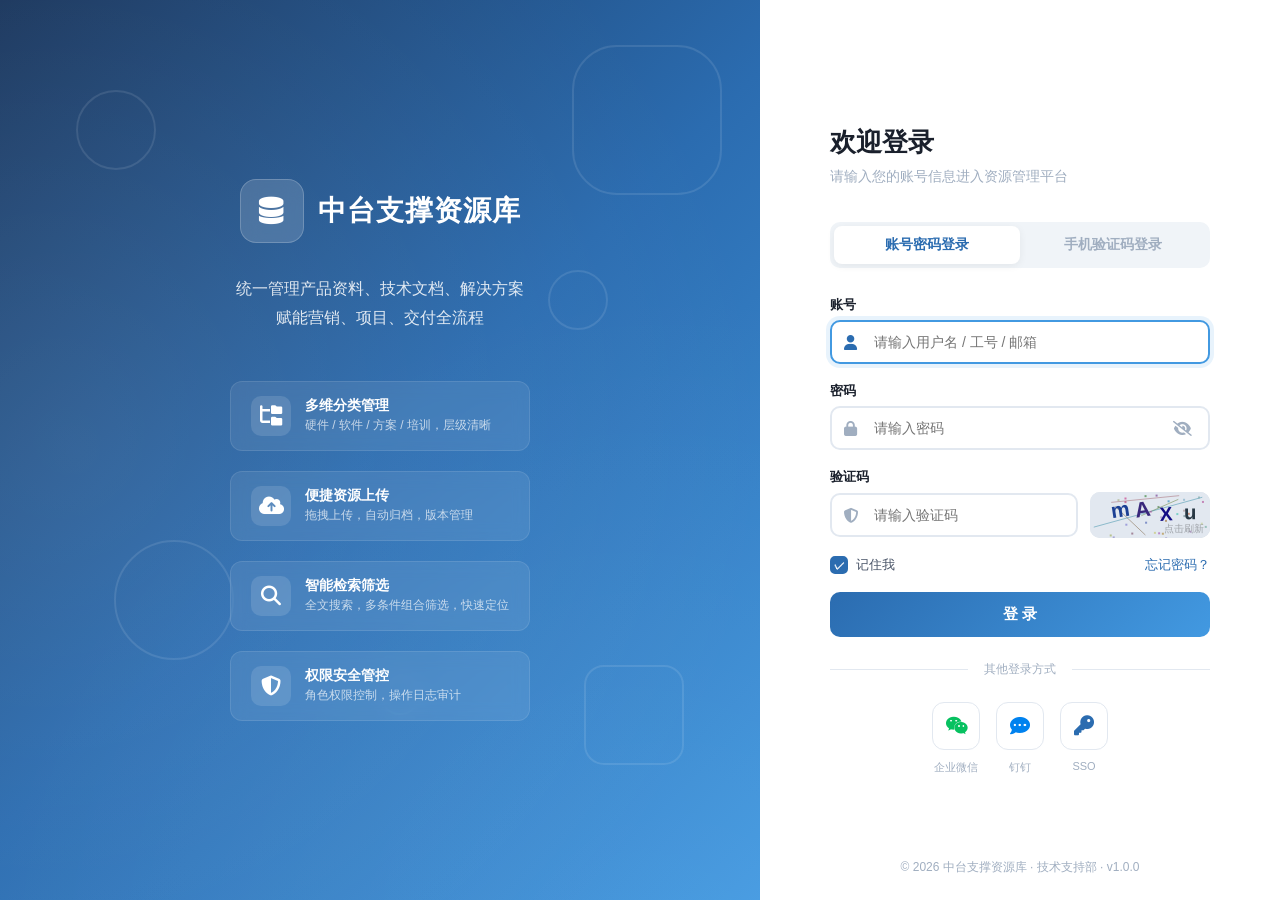
==== index.html @ 89985440 "初始化：中台支撑资源库 v1.0" ====
<!DOCTYPE html>
<html lang="zh-CN">
<head>
<meta charset="UTF-8">
<meta name="viewport" content="width=device-width, initial-scale=1.0">
<title>中台支撑资源库</title>
<link rel="stylesheet" href="style.css">
<link rel="stylesheet" href="https://cdnjs.cloudflare.com/ajax/libs/font-awesome/6.4.2/css/all.min.css">
</head>
<body>

<!-- 顶部导航栏 -->
<header class="top-header">
  <div class="header-left">
    <div class="logo">
      <i class="fas fa-database"></i>
      <span>中台支撑资源库</span>
    </div>
  </div>
  <div class="header-center">
    <div class="global-search">
      <i class="fas fa-search"></i>
      <input type="text" id="globalSearch" placeholder="搜索资源名称、关键词..." autocomplete="off">
      <kbd>Ctrl+K</kbd>
    </div>
  </div>
  <div class="header-right">
    <button class="btn-upload-header" id="btnUploadHeader">
      <i class="fas fa-cloud-upload-alt"></i> 上传资源
    </button>
    <div class="notification" id="notificationBtn">
      <i class="fas fa-bell"></i>
      <span class="badge" id="notifBadge">0</span>
      <div class="notif-dropdown" id="notifDropdown">
        <div class="notif-dropdown-header">
          <span>通知消息</span>
          <button class="notif-clear-btn" id="notifClearBtn">全部已读</button>
        </div>
        <div class="notif-dropdown-body" id="notifBody">
          <div class="notif-empty">暂无新通知</div>
        </div>
      </div>
    </div>
    <div class="user-avatar">
      <img src="data:image/svg+xml,%3Csvg xmlns='http://www.w3.org/2000/svg' viewBox='0 0 40 40'%3E%3Ccircle cx='20' cy='20' r='20' fill='%234A90D9'/%3E%3Ctext x='20' y='25' text-anchor='middle' fill='white' font-size='16'%3E管%3C/text%3E%3C/svg%3E" alt="用户">
      <span>管理员</span>
    </div>
  </div>
</header>

<div class="main-container">
  <!-- 左侧导航栏 -->
  <aside class="sidebar" id="sidebar">
    <div class="sidebar-header">
      <h3><i class="fas fa-folder-tree"></i> 产品资料</h3>
    </div>
    <nav class="sidebar-nav">
      <ul class="nav-tree">
        <!-- 硬件分类 -->
        <li class="nav-item has-children">
          <div class="nav-link" data-category="hardware">
            <i class="fas fa-chevron-right toggle-icon"></i>
            <i class="fas fa-microchip cat-icon"></i>
            <span>硬件产品</span>
            <span class="count-badge">0</span>
          </div>
          <ul class="sub-nav">
            <li class="nav-item">
              <div class="nav-link" data-product="camera">
                <i class="fas fa-video cat-icon sub-icon"></i>
                <span>智能摄像机系列</span>
                <span class="count-badge">0</span>
              </div>
            </li>
            <li class="nav-item">
              <div class="nav-link" data-product="nvr">
                <i class="fas fa-server cat-icon sub-icon"></i>
                <span>网络硬盘录像机</span>
                <span class="count-badge">0</span>
              </div>
            </li>
            <li class="nav-item">
              <div class="nav-link" data-product="access">
                <i class="fas fa-door-open cat-icon sub-icon"></i>
                <span>门禁控制设备</span>
                <span class="count-badge">0</span>
              </div>
            </li>
            <li class="nav-item">
              <div class="nav-link" data-product="alarm">
                <i class="fas fa-bell cat-icon sub-icon"></i>
                <span>报警探测设备</span>
                <span class="count-badge">0</span>
              </div>
            </li>
          </ul>
        </li>
        <!-- 软件分类 -->
        <li class="nav-item has-children expanded">
          <div class="nav-link active" data-category="software">
            <i class="fas fa-chevron-right toggle-icon"></i>
            <i class="fas fa-cube cat-icon"></i>
            <span>软件平台</span>
            <span class="count-badge">0</span>
          </div>
          <ul class="sub-nav" style="display:block;">
            <li class="nav-item">
              <div class="nav-link active" data-product="isecure">
                <i class="fas fa-shield-halved cat-icon sub-icon"></i>
                <span>iSecure Center 综合安防管理平台</span>
                <span class="count-badge">0</span>
              </div>
            </li>
            <li class="nav-item">
              <div class="nav-link" data-product="infovision">
                <i class="fas fa-map-location-dot cat-icon sub-icon"></i>
                <span>Infovision AR 实景地图平台</span>
                <span class="count-badge">0</span>
              </div>
            </li>
            <li class="nav-item">
              <div class="nav-link" data-product="education">
                <i class="fas fa-graduation-cap cat-icon sub-icon"></i>
                <span>教育综合安防管理平台</span>
                <span class="count-badge">0</span>
              </div>
            </li>
            <li class="nav-item">
              <div class="nav-link" data-product="finance">
                <i class="fas fa-building-columns cat-icon sub-icon"></i>
                <span>金融综合安防管理平台</span>
                <span class="count-badge">0</span>
              </div>
            </li>
            <li class="nav-item">
              <div class="nav-link" data-product="traffic">
                <i class="fas fa-road cat-icon sub-icon"></i>
                <span>交通综合管控平台</span>
                <span class="count-badge">0</span>
              </div>
            </li>
          </ul>
        </li>
        <!-- 解决方案 -->
        <li class="nav-item has-children">
          <div class="nav-link" data-category="solution">
            <i class="fas fa-chevron-right toggle-icon"></i>
            <i class="fas fa-lightbulb cat-icon"></i>
            <span>解决方案</span>
            <span class="count-badge">0</span>
          </div>
          <ul class="sub-nav">
            <li class="nav-item">
              <div class="nav-link" data-product="smart-city">
                <i class="fas fa-city cat-icon sub-icon"></i>
                <span>智慧城市方案</span>
                <span class="count-badge">0</span>
              </div>
            </li>
            <li class="nav-item">
              <div class="nav-link" data-product="smart-park">
                <i class="fas fa-tree-city cat-icon sub-icon"></i>
                <span>智慧园区方案</span>
                <span class="count-badge">0</span>
              </div>
            </li>
            <li class="nav-item">
              <div class="nav-link" data-product="smart-retail">
                <i class="fas fa-store cat-icon sub-icon"></i>
                <span>智慧零售方案</span>
                <span class="count-badge">0</span>
              </div>
            </li>
          </ul>
        </li>
        <!-- 培训资料 -->
        <li class="nav-item has-children">
          <div class="nav-link" data-category="training">
            <i class="fas fa-chevron-right toggle-icon"></i>
            <i class="fas fa-chalkboard-user cat-icon"></i>
            <span>培训资料</span>
            <span class="count-badge">0</span>
          </div>
          <ul class="sub-nav">
            <li class="nav-item">
              <div class="nav-link" data-product="tech-training">
                <i class="fas fa-wrench cat-icon sub-icon"></i>
                <span>技术培训</span>
                <span class="count-badge">0</span>
              </div>
            </li>
            <li class="nav-item">
              <div class="nav-link" data-product="sales-training">
                <i class="fas fa-handshake cat-icon sub-icon"></i>
                <span>销售培训</span>
                <span class="count-badge">0</span>
              </div>
            </li>
          </ul>
        </li>
      </ul>
    </nav>
    <div class="sidebar-footer">
      <button class="btn-collapse-sidebar" id="btnCollapse">
        <i class="fas fa-angles-left"></i>
      </button>
    </div>
  </aside>

  <!-- 主内容区 -->
  <main class="content-area">
    <!-- 面包屑 -->
    <div class="breadcrumb">
      <span><i class="fas fa-home"></i> 首页</span>
      <i class="fas fa-chevron-right"></i>
      <span>软件平台</span>
      <i class="fas fa-chevron-right"></i>
      <span class="current">iSecure Center 综合安防管理平台</span>
    </div>

    <!-- 顶部标签栏 -->
    <div class="tab-bar">
      <div class="tab active" data-tab="all">
        <i class="fas fa-th-large"></i> 全部
      </div>
      <div class="tab" data-tab="marketing">
        <i class="fas fa-bullhorn"></i> 营销推广书架
      </div>
      <div class="tab" data-tab="project">
        <i class="fas fa-project-diagram"></i> 项目支持书架
      </div>
      <div class="tab" data-tab="delivery">
        <i class="fas fa-truck"></i> 交付支持书架
      </div>
      <div class="tab" data-tab="cases">
        <i class="fas fa-star"></i> 案例分享书架
      </div>
      <div class="tab-indicator" id="tabIndicator"></div>
    </div>

    <!-- Banner 轮播区 -->
    <div class="banner-section">
      <div class="banner-carousel" id="bannerCarousel">
        <div class="banner-track" id="bannerTrack">
          <!-- 由JS动态生成 -->
        </div>
        <button class="banner-arrow banner-prev" id="bannerPrev"><i class="fas fa-chevron-left"></i></button>
        <button class="banner-arrow banner-next" id="bannerNext"><i class="fas fa-chevron-right"></i></button>
        <div class="banner-dots" id="bannerDots"></div>
      </div>
      <div class="banner-recent" id="bannerRecent">
        <div class="recent-header">
          <i class="fas fa-clock"></i> 最新上传
        </div>
        <div class="recent-list" id="recentList">
          <div class="recent-empty">暂无上传记录</div>
        </div>
      </div>
    </div>

    <!-- 筛选面板 + 内容区 -->
    <div class="content-body">
      <!-- 筛选面板 -->
      <div class="filter-panel" id="filterPanel">
        <div class="filter-section">
          <div class="filter-title">
            <i class="fas fa-tags"></i> 类别
            <button class="btn-clear-filter" id="btnClearCategory">清空</button>
          </div>
          <div class="filter-options">
            <label class="filter-checkbox">
              <input type="checkbox" value="product-detail"> 
              <span class="checkmark"></span>
              <span class="label-text">商品详情页</span>
            </label>
            <label class="filter-checkbox">
              <input type="checkbox" value="product-spec"> 
              <span class="checkmark"></span>
              <span class="label-text">产品SPEC(彩页)</span>
            </label>
            <label class="filter-checkbox">
              <input type="checkbox" value="product-plan"> 
              <span class="checkmark"></span>
              <span class="label-text">产品方案</span>
            </label>
            <label class="filter-checkbox">
              <input type="checkbox" value="install-guide"> 
              <span class="checkmark"></span>
              <span class="label-text">安装指南</span>
            </label>
            <label class="filter-checkbox">
              <input type="checkbox" value="user-manual"> 
              <span class="checkmark"></span>
              <span class="label-text">用户手册</span>
            </label>
            <label class="filter-checkbox">
              <input type="checkbox" value="config-guide"> 
              <span class="checkmark"></span>
              <span class="label-text">配置指南</span>
            </label>
            <label class="filter-checkbox">
              <input type="checkbox" value="release-note"> 
              <span class="checkmark"></span>
              <span class="label-text">版本说明</span>
            </label>
            <label class="filter-checkbox">
              <input type="checkbox" value="api-doc"> 
              <span class="checkmark"></span>
              <span class="label-text">API文档</span>
            </label>
            <label class="filter-checkbox">
              <input type="checkbox" value="white-paper"> 
              <span class="checkmark"></span>
              <span class="label-text">白皮书</span>
            </label>
          </div>
        </div>
        <div class="filter-section">
          <div class="filter-title">
            <i class="fas fa-file-lines"></i> 格式
            <button class="btn-clear-filter" id="btnClearFormat">清空</button>
          </div>
          <div class="filter-options">
            <label class="filter-checkbox">
              <input type="checkbox" value="pdf"> 
              <span class="checkmark"></span>
              <span class="label-text"><i class="fas fa-file-pdf format-icon pdf"></i> PDF</span>
            </label>
            <label class="filter-checkbox">
              <input type="checkbox" value="word"> 
              <span class="checkmark"></span>
              <span class="label-text"><i class="fas fa-file-word format-icon word"></i> Word</span>
            </label>
            <label class="filter-checkbox">
              <input type="checkbox" value="excel"> 
              <span class="checkmark"></span>
              <span class="label-text"><i class="fas fa-file-excel format-icon excel"></i> Excel</span>
            </label>
            <label class="filter-checkbox">
              <input type="checkbox" value="ppt"> 
              <span class="checkmark"></span>
              <span class="label-text"><i class="fas fa-file-powerpoint format-icon ppt"></i> PPT</span>
            </label>
            <label class="filter-checkbox">
              <input type="checkbox" value="video"> 
              <span class="checkmark"></span>
              <span class="label-text"><i class="fas fa-file-video format-icon video"></i> 视频</span>
            </label>
            <label class="filter-checkbox">
              <input type="checkbox" value="image"> 
              <span class="checkmark"></span>
              <span class="label-text"><i class="fas fa-file-image format-icon image"></i> 图片</span>
            </label>
            <label class="filter-checkbox">
              <input type="checkbox" value="zip"> 
              <span class="checkmark"></span>
              <span class="label-text"><i class="fas fa-file-zipper format-icon zip"></i> 压缩包</span>
            </label>
          </div>
        </div>
        <button class="btn-clear-all" id="btnClearAll">
          <i class="fas fa-rotate-left"></i> 清空所有筛选
        </button>
      </div>

      <!-- 资源列表区 -->
      <div class="resource-list-area">
        <!-- 工具栏 -->
        <div class="list-toolbar">
          <div class="result-info">
            筛选出 <strong id="resultCount">0</strong> 条结果
          </div>
          <div class="toolbar-actions">
            <div class="sort-dropdown">
              <button class="btn-sort" id="btnSort">
                <i class="fas fa-arrow-down-wide-short"></i> 最新上传
                <i class="fas fa-chevron-down"></i>
              </button>
              <div class="sort-menu" id="sortMenu">
                <div class="sort-option active" data-sort="newest">最新上传</div>
                <div class="sort-option" data-sort="oldest">最早上传</div>
                <div class="sort-option" data-sort="name">按名称排序</div>
                <div class="sort-option" data-sort="size">按大小排序</div>
                <div class="sort-option" data-sort="downloads">按下载量排序</div>
              </div>
            </div>
            <div class="view-toggle">
              <button class="btn-view active" data-view="list" title="列表视图">
                <i class="fas fa-list"></i>
              </button>
              <button class="btn-view" data-view="grid" title="网格视图">
                <i class="fas fa-grip"></i>
              </button>
            </div>
          </div>
        </div>

        <!-- 资源卡片列表 -->
        <div class="resource-list" id="resourceList">
          <!-- 资源卡片由JS动态生成 -->
        </div>

        <!-- 加载更多 / 分页 -->
        <div class="pagination-area">
          <button class="btn-load-more" id="btnLoadMore">
            <i class="fas fa-arrow-rotate-right"></i> 加载更多
          </button>
          <div class="page-info">
            显示 0 / 共 0 条
          </div>
        </div>
      </div>
    </div>
  </main>
</div>

<!-- 上传弹窗 -->
<div class="modal-overlay" id="uploadModal">
  <div class="modal">
    <div class="modal-header">
      <h3><i class="fas fa-cloud-upload-alt"></i> 上传资源</h3>
      <button class="btn-close-modal" id="btnCloseModal">&times;</button>
    </div>
    <div class="modal-body">
      <div class="upload-zone" id="uploadZone">
        <div class="upload-icon">
          <i class="fas fa-cloud-arrow-up"></i>
        </div>
        <p class="upload-text">拖拽文件到此处，或 <span class="upload-link">点击选择文件</span></p>
        <p class="upload-hint">支持 PDF、Word、Excel、PPT、视频、图片、压缩包，单文件不超过 500MB</p>
        <input type="file" id="fileInput" multiple hidden accept=".pdf,.doc,.docx,.xls,.xlsx,.ppt,.pptx,.mp4,.avi,.mov,.jpg,.jpeg,.png,.gif,.zip,.rar,.7z">
      </div>
      <div class="upload-file-list" id="uploadFileList"></div>
      <div class="upload-form">
        <div class="form-row">
          <div class="form-group">
            <label>资源名称 <span class="required">*</span></label>
            <input type="text" id="resourceName" placeholder="请输入资源名称">
          </div>
          <div class="form-group">
            <label>所属产品 <span class="required">*</span></label>
            <select id="resourceProduct">
              <option value="">请选择产品</option>
              <optgroup label="硬件产品">
                <option value="camera">智能摄像机系列</option>
                <option value="nvr">网络硬盘录像机</option>
                <option value="access">门禁控制设备</option>
                <option value="alarm">报警探测设备</option>
              </optgroup>
              <optgroup label="软件平台">
                <option value="isecure" selected>iSecure Center 综合安防管理平台</option>
                <option value="infovision">Infovision AR 实景地图平台</option>
                <option value="education">教育综合安防管理平台</option>
                <option value="finance">金融综合安防管理平台</option>
                <option value="traffic">交通综合管控平台</option>
              </optgroup>
            </select>
          </div>
        </div>
        <div class="form-row">
          <div class="form-group">
            <label>资源类别 <span class="required">*</span></label>
            <select id="resourceCategory">
              <option value="">请选择类别</option>
              <option value="product-detail">商品详情页</option>
              <option value="product-spec">产品SPEC(彩页)</option>
              <option value="product-plan">产品方案</option>
              <option value="install-guide">安装指南</option>
              <option value="user-manual">用户手册</option>
              <option value="config-guide">配置指南</option>
              <option value="release-note">版本说明</option>
              <option value="api-doc">API文档</option>
              <option value="white-paper">白皮书</option>
            </select>
          </div>
          <div class="form-group">
            <label>书架归属 <span class="required">*</span></label>
            <select id="resourceShelf">
              <option value="">请选择书架</option>
              <option value="marketing">营销推广书架</option>
              <option value="project">项目支持书架</option>
              <option value="delivery">交付支持书架</option>
              <option value="cases">案例分享书架</option>
            </select>
          </div>
        </div>
        <div class="form-row">
          <div class="form-group">
            <label>适用版本</label>
            <input type="text" id="resourceVersion" placeholder="如 V2.0.0">
          </div>
          <div class="form-group">
            <label>上传地址</label>
            <input type="text" id="uploadPath" value="/resources/software/isecure/" readonly>
            <span class="form-hint">资源将存储到此路径</span>
          </div>
        </div>
        <div class="form-row">
          <div class="form-group full-width">
            <label>资源描述</label>
            <textarea id="resourceDesc" rows="3" placeholder="请输入资源描述信息..."></textarea>
          </div>
        </div>
        <div class="form-row">
          <div class="form-group full-width">
            <label>标签</label>
            <div class="tag-input-area">
              <div class="tags-container" id="tagsContainer"></div>
              <input type="text" id="tagInput" placeholder="输入标签后按回车添加">
            </div>
          </div>
        </div>
      </div>
    </div>
    <div class="modal-footer">
      <button class="btn-secondary" id="btnCancelUpload">取消</button>
      <button class="btn-primary" id="btnConfirmUpload">
        <i class="fas fa-upload"></i> 确认上传
      </button>
    </div>
  </div>
</div>

<!-- 资源详情弹窗 -->
<div class="modal-overlay" id="detailModal">
  <div class="modal modal-detail">
    <div class="modal-header">
      <h3 id="detailTitle"><i class="fas fa-file"></i> 资源详情</h3>
      <button class="btn-close-modal" id="btnCloseDetail">&times;</button>
    </div>
    <div class="modal-body" id="detailBody">
      <!-- 动态填充 -->
    </div>
    <div class="modal-footer">
      <button class="btn-secondary" id="btnCloseDetail2">关闭</button>
      <button class="btn-primary" id="btnDownloadDetail">
        <i class="fas fa-download"></i> 下载资源
      </button>
    </div>
  </div>
</div>

<!-- Toast 通知 -->
<div class="toast-container" id="toastContainer"></div>

<script src="app.js"></script>
</body>
</html>
---- style.css ----
/* ============================================
   中台支撑资源库 - 样式表
   ============================================ */

/* CSS Variables */
:root {
  --primary: #2B6CB0;
  --primary-light: #4299E1;
  --primary-dark: #1A4E8A;
  --primary-bg: #EBF4FF;
  --secondary: #718096;
  --success: #38A169;
  --warning: #D69E2E;
  --danger: #E53E3E;
  --bg-body: #F7FAFC;
  --bg-white: #FFFFFF;
  --bg-gray: #F1F5F9;
  --border: #E2E8F0;
  --border-light: #EDF2F7;
  --text-primary: #1A202C;
  --text-secondary: #4A5568;
  --text-muted: #A0AEC0;
  --shadow-sm: 0 1px 3px rgba(0,0,0,0.06);
  --shadow-md: 0 4px 12px rgba(0,0,0,0.08);
  --shadow-lg: 0 10px 30px rgba(0,0,0,0.12);
  --shadow-xl: 0 20px 60px rgba(0,0,0,0.15);
  --radius-sm: 6px;
  --radius-md: 10px;
  --radius-lg: 14px;
  --sidebar-width: 280px;
  --header-height: 60px;
  --transition: all 0.3s cubic-bezier(0.4, 0, 0.2, 1);
}

/* Reset */
*, *::before, *::after {
  margin: 0;
  padding: 0;
  box-sizing: border-box;
}

body {
  font-family: -apple-system, BlinkMacSystemFont, 'Segoe UI', 'PingFang SC', 'Hiragino Sans GB', 'Microsoft YaHei', sans-serif;
  background: var(--bg-body);
  color: var(--text-primary);
  line-height: 1.6;
  overflow: hidden;
  height: 100vh;
}

/* ============================================
   顶部导航栏
   ============================================ */
.top-header {
  height: var(--header-height);
  background: var(--bg-white);
  border-bottom: 1px solid var(--border);
  display: flex;
  align-items: center;
  justify-content: space-between;
  padding: 0 24px;
  position: fixed;
  top: 0;
  left: 0;
  right: 0;
  z-index: 1000;
  box-shadow: var(--shadow-sm);
}

.header-left .logo {
  display: flex;
  align-items: center;
  gap: 10px;
  font-size: 18px;
  font-weight: 700;
  color: var(--primary);
}

.header-left .logo i {
  font-size: 22px;
  background: linear-gradient(135deg, var(--primary), var(--primary-light));
  -webkit-background-clip: text;
  -webkit-text-fill-color: transparent;
}

.header-center {
  flex: 1;
  max-width: 520px;
  margin: 0 40px;
}

.global-search {
  position: relative;
  display: flex;
  align-items: center;
  background: var(--bg-gray);
  border-radius: 10px;
  padding: 0 16px;
  border: 2px solid transparent;
  transition: var(--transition);
}

.global-search:focus-within {
  background: var(--bg-white);
  border-color: var(--primary-light);
  box-shadow: 0 0 0 4px rgba(66, 153, 225, 0.15);
}

.global-search i {
  color: var(--text-muted);
  font-size: 14px;
}

.global-search input {
  flex: 1;
  border: none;
  background: transparent;
  padding: 10px 12px;
  font-size: 14px;
  outline: none;
  color: var(--text-primary);
}

.global-search kbd {
  font-size: 11px;
  padding: 2px 8px;
  background: var(--bg-white);
  border: 1px solid var(--border);
  border-radius: 4px;
  color: var(--text-muted);
  font-family: inherit;
}

.header-right {
  display: flex;
  align-items: center;
  gap: 16px;
}

.btn-upload-header {
  display: flex;
  align-items: center;
  gap: 6px;
  padding: 8px 18px;
  background: linear-gradient(135deg, var(--primary), var(--primary-light));
  color: white;
  border: none;
  border-radius: 8px;
  font-size: 13px;
  font-weight: 600;
  cursor: pointer;
  transition: var(--transition);
}

.btn-upload-header:hover {
  transform: translateY(-1px);
  box-shadow: 0 4px 14px rgba(43, 108, 176, 0.4);
}

.notification {
  position: relative;
  cursor: pointer;
  padding: 8px;
  border-radius: 8px;
  transition: var(--transition);
}

.notification:hover {
  background: var(--bg-gray);
}

.notification i {
  font-size: 18px;
  color: var(--text-secondary);
}

.notification .badge {
  position: absolute;
  top: 2px;
  right: 2px;
  background: var(--danger);
  color: white;
  font-size: 10px;
  padding: 1px 5px;
  border-radius: 10px;
  font-weight: 700;
}

.user-avatar {
  display: flex;
  align-items: center;
  gap: 8px;
  cursor: pointer;
  padding: 4px 8px;
  border-radius: 8px;
  transition: var(--transition);
  position: relative;
}

.user-avatar:hover {
  background: var(--bg-gray);
}

.user-avatar img {
  width: 32px;
  height: 32px;
  border-radius: 50%;
}

.user-avatar span {
  font-size: 13px;
  font-weight: 500;
  color: var(--text-secondary);
}

/* 用户下拉菜单 */
.user-dropdown {
  position: absolute;
  top: calc(100% + 8px);
  right: 0;
  background: var(--bg-white);
  border: 1px solid var(--border);
  border-radius: 12px;
  box-shadow: var(--shadow-lg);
  min-width: 200px;
  z-index: 200;
  display: none;
  animation: dropdownIn 0.2s ease;
}

.user-dropdown.show {
  display: block;
}

.user-dropdown-header {
  padding: 14px 16px;
  display: flex;
  align-items: center;
  gap: 8px;
}

.user-dropdown-header strong {
  font-size: 14px;
  color: var(--text-primary);
}

.user-role-badge {
  font-size: 11px !important;
  padding: 2px 8px;
  background: var(--primary-bg);
  color: var(--primary) !important;
  border-radius: 6px;
  font-weight: 600 !important;
}

.user-dropdown-divider {
  height: 1px;
  background: var(--border-light);
  margin: 0 12px;
}

.user-dropdown-item {
  padding: 10px 16px;
  font-size: 13px;
  color: var(--text-secondary);
  cursor: pointer;
  transition: var(--transition);
  display: flex;
  align-items: center;
  gap: 10px;
}

.user-dropdown-item:hover {
  background: var(--bg-gray);
  color: var(--text-primary);
}

.user-dropdown-item:last-child {
  border-radius: 0 0 12px 12px;
}

.user-dropdown-item.logout {
  color: var(--danger);
}

.user-dropdown-item.logout:hover {
  background: #FFF5F5;
  color: var(--danger);
}

.user-dropdown-item i {
  width: 16px;
  text-align: center;
  font-size: 13px;
}

/* ============================================
   主容器
   ============================================ */
.main-container {
  display: flex;
  margin-top: var(--header-height);
  height: calc(100vh - var(--header-height));
}

/* ============================================
   左侧导航栏
   ============================================ */
.sidebar {
  width: var(--sidebar-width);
  min-width: var(--sidebar-width);
  background: var(--bg-white);
  border-right: 1px solid var(--border);
  display: flex;
  flex-direction: column;
  transition: var(--transition);
  overflow: hidden;
}

.sidebar.collapsed {
  width: 60px;
  min-width: 60px;
}

.sidebar-header {
  padding: 20px 20px 12px;
  border-bottom: 1px solid var(--border-light);
}

.sidebar-header h3 {
  font-size: 15px;
  font-weight: 700;
  color: var(--text-primary);
  display: flex;
  align-items: center;
  gap: 8px;
}

.sidebar-header h3 i {
  color: var(--primary);
}

.sidebar-nav {
  flex: 1;
  overflow-y: auto;
  padding: 8px 0;
}

.sidebar-nav::-webkit-scrollbar {
  width: 4px;
}

.sidebar-nav::-webkit-scrollbar-thumb {
  background: var(--border);
  border-radius: 4px;
}

.nav-tree {
  list-style: none;
}

.nav-item {
  margin: 1px 0;
}

.nav-link {
  display: flex;
  align-items: center;
  padding: 10px 20px;
  cursor: pointer;
  transition: var(--transition);
  font-size: 13px;
  color: var(--text-secondary);
  gap: 8px;
  position: relative;
  user-select: none;
}

.nav-link:hover {
  background: var(--bg-gray);
  color: var(--text-primary);
}

.nav-link.active {
  background: var(--primary-bg);
  color: var(--primary);
  font-weight: 600;
}

.nav-link.active::before {
  content: '';
  position: absolute;
  left: 0;
  top: 4px;
  bottom: 4px;
  width: 3px;
  background: var(--primary);
  border-radius: 0 3px 3px 0;
}

.toggle-icon {
  font-size: 10px;
  transition: transform 0.3s ease;
  color: var(--text-muted);
  width: 14px;
  text-align: center;
}

.nav-item.expanded > .nav-link .toggle-icon {
  transform: rotate(90deg);
}

.cat-icon {
  font-size: 14px;
  width: 18px;
  text-align: center;
  color: var(--primary-light);
}

.sub-icon {
  font-size: 12px;
}

.nav-link span:not(.count-badge):not(.checkmark) {
  flex: 1;
  white-space: nowrap;
  overflow: hidden;
  text-overflow: ellipsis;
}

.count-badge {
  font-size: 11px;
  padding: 1px 8px;
  background: var(--bg-gray);
  border-radius: 10px;
  color: var(--text-muted);
  font-weight: 500;
  flex-shrink: 0;
}

.nav-link.active .count-badge {
  background: rgba(43, 108, 176, 0.15);
  color: var(--primary);
}

.sub-nav {
  display: none;
  list-style: none;
  overflow: hidden;
}

.sub-nav .nav-link {
  padding-left: 52px;
  font-size: 12.5px;
}

.sidebar-footer {
  padding: 12px;
  border-top: 1px solid var(--border-light);
  display: flex;
  justify-content: flex-end;
}

.btn-collapse-sidebar {
  background: none;
  border: 1px solid var(--border);
  border-radius: 6px;
  padding: 6px 10px;
  cursor: pointer;
  color: var(--text-muted);
  transition: var(--transition);
}

.btn-collapse-sidebar:hover {
  background: var(--bg-gray);
  color: var(--text-primary);
}

/* ============================================
   主内容区
   ============================================ */
.content-area {
  flex: 1;
  display: flex;
  flex-direction: column;
  overflow: hidden;
  min-width: 0;
}

/* 面包屑 */
.breadcrumb {
  padding: 14px 28px;
  font-size: 13px;
  color: var(--text-muted);
  display: flex;
  align-items: center;
  gap: 8px;
  background: var(--bg-white);
  border-bottom: 1px solid var(--border-light);
}

.breadcrumb span {
  cursor: pointer;
  transition: var(--transition);
}

.breadcrumb span:hover {
  color: var(--primary);
}

.breadcrumb .current {
  color: var(--text-primary);
  font-weight: 600;
}

.breadcrumb i.fa-chevron-right {
  font-size: 10px;
  color: var(--border);
}

/* 标签栏 */
.tab-bar {
  display: flex;
  gap: 0;
  padding: 0 28px;
  background: var(--bg-white);
  border-bottom: 1px solid var(--border);
  position: relative;
}

.tab {
  padding: 14px 22px;
  font-size: 13.5px;
  font-weight: 500;
  color: var(--text-secondary);
  cursor: pointer;
  transition: var(--transition);
  position: relative;
  display: flex;
  align-items: center;
  gap: 6px;
  white-space: nowrap;
}

.tab:hover {
  color: var(--primary);
}

.tab.active {
  color: var(--primary);
  font-weight: 700;
}

.tab.active::after {
  content: '';
  position: absolute;
  bottom: -1px;
  left: 12px;
  right: 12px;
  height: 3px;
  background: var(--primary);
  border-radius: 3px 3px 0 0;
  animation: tabSlideIn 0.3s ease;
}

@keyframes tabSlideIn {
  from { transform: scaleX(0); }
  to { transform: scaleX(1); }
}

.tab i {
  font-size: 13px;
}

/* 内容主体 */
.content-body {
  flex: 1;
  display: flex;
  overflow: hidden;
}

/* ============================================
   Banner 轮播区
   ============================================ */
.banner-section {
  display: flex;
  gap: 16px;
  padding: 16px 28px;
  background: var(--bg-white);
  border-bottom: 1px solid var(--border-light);
  min-height: 180px;
}

.banner-carousel {
  flex: 1;
  position: relative;
  border-radius: var(--radius-md);
  overflow: hidden;
  min-height: 160px;
}

.banner-track {
  display: flex;
  transition: transform 0.5s cubic-bezier(0.4, 0, 0.2, 1);
  height: 100%;
}

.banner-slide {
  min-width: 100%;
  height: 100%;
  display: flex;
  align-items: center;
  padding: 28px 36px;
  position: relative;
  cursor: pointer;
}

.banner-slide:nth-child(1) { background: linear-gradient(135deg, #1A365D, #2B6CB0); }
.banner-slide:nth-child(2) { background: linear-gradient(135deg, #22543D, #38A169); }
.banner-slide:nth-child(3) { background: linear-gradient(135deg, #553C9A, #805AD5); }

.banner-slide .banner-content {
  position: relative;
  z-index: 1;
  color: #FFF;
  max-width: 65%;
}

.banner-slide .banner-tag {
  display: inline-block;
  padding: 3px 10px;
  background: rgba(255,255,255,0.2);
  border-radius: 4px;
  font-size: 11px;
  font-weight: 600;
  margin-bottom: 10px;
  backdrop-filter: blur(4px);
}

.banner-slide .banner-title {
  font-size: 18px;
  font-weight: 700;
  margin-bottom: 6px;
  line-height: 1.4;
}

.banner-slide .banner-desc {
  font-size: 12.5px;
  opacity: 0.85;
  line-height: 1.5;
}

.banner-slide .banner-decoration {
  position: absolute;
  right: 30px;
  top: 50%;
  transform: translateY(-50%);
  font-size: 80px;
  opacity: 0.1;
}

.banner-arrow {
  position: absolute;
  top: 50%;
  transform: translateY(-50%);
  width: 32px;
  height: 32px;
  border-radius: 50%;
  background: rgba(255,255,255,0.2);
  backdrop-filter: blur(4px);
  border: 1px solid rgba(255,255,255,0.15);
  color: #FFF;
  font-size: 12px;
  cursor: pointer;
  transition: var(--transition);
  display: flex;
  align-items: center;
  justify-content: center;
  opacity: 0;
  z-index: 2;
}

.banner-carousel:hover .banner-arrow { opacity: 1; }
.banner-arrow:hover { background: rgba(255,255,255,0.35); }
.banner-prev { left: 10px; }
.banner-next { right: 10px; }

.banner-dots {
  position: absolute;
  bottom: 10px;
  left: 50%;
  transform: translateX(-50%);
  display: flex;
  gap: 6px;
  z-index: 2;
}

.banner-dot {
  width: 8px;
  height: 8px;
  border-radius: 50%;
  background: rgba(255,255,255,0.35);
  cursor: pointer;
  transition: var(--transition);
}

.banner-dot.active {
  background: #FFF;
  width: 20px;
  border-radius: 4px;
}

/* Banner 右侧最新上传 */
.banner-recent {
  width: 260px;
  flex-shrink: 0;
  background: var(--bg-gray);
  border-radius: var(--radius-md);
  display: flex;
  flex-direction: column;
  overflow: hidden;
}

.recent-header {
  padding: 12px 16px;
  font-size: 13px;
  font-weight: 700;
  color: var(--text-primary);
  border-bottom: 1px solid var(--border-light);
  display: flex;
  align-items: center;
  gap: 6px;
}

.recent-header i { color: var(--primary-light); font-size: 12px; }

.recent-list {
  flex: 1;
  overflow-y: auto;
  padding: 6px 0;
}

.recent-list::-webkit-scrollbar { width: 3px; }
.recent-list::-webkit-scrollbar-thumb { background: var(--border); border-radius: 3px; }

.recent-item {
  display: flex;
  align-items: center;
  gap: 10px;
  padding: 8px 16px;
  cursor: pointer;
  transition: var(--transition);
}

.recent-item:hover { background: var(--bg-white); }

.recent-item .ri-icon {
  width: 30px;
  height: 30px;
  border-radius: 6px;
  display: flex;
  align-items: center;
  justify-content: center;
  font-size: 12px;
  flex-shrink: 0;
}

.recent-item .ri-icon.pdf { background: #FFF5F5; color: #E53E3E; }
.recent-item .ri-icon.word { background: #EBF4FF; color: #2B6CB0; }
.recent-item .ri-icon.excel { background: #F0FFF4; color: #38A169; }
.recent-item .ri-icon.ppt { background: #FFFFF0; color: #D69E2E; }
.recent-item .ri-icon.video { background: #FAF5FF; color: #805AD5; }
.recent-item .ri-icon.image { background: #FFFAF0; color: #ED8936; }
.recent-item .ri-icon.zip { background: #F7FAFC; color: #718096; }

.recent-item .ri-info { flex: 1; min-width: 0; }

.recent-item .ri-name {
  font-size: 12px;
  font-weight: 500;
  color: var(--text-primary);
  white-space: nowrap;
  overflow: hidden;
  text-overflow: ellipsis;
}

.recent-item .ri-time {
  font-size: 10px;
  color: var(--text-muted);
}

.recent-empty {
  padding: 30px 16px;
  text-align: center;
  font-size: 12px;
  color: var(--text-muted);
}

/* ============================================
   通知下拉
   ============================================ */
.notif-dropdown {
  position: absolute;
  top: calc(100% + 8px);
  right: -40px;
  background: var(--bg-white);
  border: 1px solid var(--border);
  border-radius: 12px;
  box-shadow: var(--shadow-lg);
  width: 320px;
  z-index: 200;
  display: none;
}

.notif-dropdown.show { display: block; }

.notif-dropdown-header {
  display: flex;
  align-items: center;
  justify-content: space-between;
  padding: 14px 16px;
  border-bottom: 1px solid var(--border-light);
  font-size: 14px;
  font-weight: 700;
}

.notif-clear-btn {
  background: none;
  border: none;
  font-size: 12px;
  color: var(--primary);
  cursor: pointer;
}

.notif-clear-btn:hover { text-decoration: underline; }

.notif-dropdown-body {
  max-height: 280px;
  overflow-y: auto;
}

.notif-item {
  display: flex;
  gap: 10px;
  padding: 12px 16px;
  border-bottom: 1px solid var(--border-light);
  transition: var(--transition);
  cursor: pointer;
}

.notif-item:hover { background: var(--bg-gray); }
.notif-item:last-child { border-bottom: none; }

.notif-item .ni-icon {
  width: 32px;
  height: 32px;
  border-radius: 8px;
  display: flex;
  align-items: center;
  justify-content: center;
  font-size: 13px;
  flex-shrink: 0;
}

.notif-item .ni-icon.upload { background: #F0FFF4; color: var(--success); }
.notif-item .ni-icon.system { background: var(--primary-bg); color: var(--primary); }

.notif-item .ni-text { font-size: 12.5px; color: var(--text-primary); line-height: 1.4; }
.notif-item .ni-time { font-size: 11px; color: var(--text-muted); margin-top: 2px; }

.notif-empty {
  padding: 30px 16px;
  text-align: center;
  font-size: 13px;
  color: var(--text-muted);
}

/* ============================================
   筛选面板
   ============================================ */
.filter-panel {
  width: 220px;
  min-width: 220px;
  background: var(--bg-white);
  border-right: 1px solid var(--border-light);
  padding: 20px 16px;
  overflow-y: auto;
  transition: var(--transition);
}

.filter-panel::-webkit-scrollbar {
  width: 3px;
}

.filter-panel::-webkit-scrollbar-thumb {
  background: var(--border);
  border-radius: 3px;
}

.filter-section {
  margin-bottom: 24px;
}

.filter-title {
  font-size: 13px;
  font-weight: 700;
  color: var(--text-primary);
  margin-bottom: 12px;
  display: flex;
  align-items: center;
  gap: 6px;
}

.filter-title i {
  color: var(--primary-light);
  font-size: 12px;
}

.btn-clear-filter {
  margin-left: auto;
  background: none;
  border: none;
  color: var(--primary-light);
  font-size: 11px;
  cursor: pointer;
  transition: var(--transition);
}

.btn-clear-filter:hover {
  color: var(--primary-dark);
}

.filter-options {
  display: flex;
  flex-direction: column;
  gap: 4px;
}

.filter-checkbox {
  display: flex;
  align-items: center;
  gap: 8px;
  padding: 6px 8px;
  border-radius: 6px;
  cursor: pointer;
  transition: var(--transition);
  font-size: 12.5px;
  color: var(--text-secondary);
}

.filter-checkbox:hover {
  background: var(--bg-gray);
}

.filter-checkbox input[type="checkbox"] {
  display: none;
}

.checkmark {
  width: 16px;
  height: 16px;
  border: 2px solid var(--border);
  border-radius: 4px;
  display: flex;
  align-items: center;
  justify-content: center;
  transition: var(--transition);
  flex-shrink: 0;
}

.filter-checkbox input:checked + .checkmark {
  background: var(--primary);
  border-color: var(--primary);
}

.filter-checkbox input:checked + .checkmark::after {
  content: '✓';
  color: white;
  font-size: 10px;
  font-weight: 700;
}

.label-text {
  display: flex;
  align-items: center;
  gap: 6px;
}

.format-icon {
  font-size: 14px;
}
.format-icon.pdf { color: #E53E3E; }
.format-icon.word { color: #2B6CB0; }
.format-icon.excel { color: #38A169; }
.format-icon.ppt { color: #D69E2E; }
.format-icon.video { color: #805AD5; }
.format-icon.image { color: #ED8936; }
.format-icon.zip { color: #718096; }

.btn-clear-all {
  width: 100%;
  padding: 10px;
  background: var(--bg-gray);
  border: 1px solid var(--border);
  border-radius: 8px;
  color: var(--text-secondary);
  font-size: 12.5px;
  cursor: pointer;
  transition: var(--transition);
  display: flex;
  align-items: center;
  justify-content: center;
  gap: 6px;
}

.btn-clear-all:hover {
  background: var(--primary-bg);
  color: var(--primary);
  border-color: var(--primary-light);
}

/* ============================================
   资源列表区
   ============================================ */
.resource-list-area {
  flex: 1;
  display: flex;
  flex-direction: column;
  overflow: hidden;
  min-width: 0;
}

.list-toolbar {
  display: flex;
  align-items: center;
  justify-content: space-between;
  padding: 14px 24px;
  background: var(--bg-white);
  border-bottom: 1px solid var(--border-light);
}

.result-info {
  font-size: 13px;
  color: var(--text-secondary);
}

.result-info strong {
  color: var(--primary);
  font-size: 16px;
}

.toolbar-actions {
  display: flex;
  align-items: center;
  gap: 12px;
}

.sort-dropdown {
  position: relative;
}

.btn-sort {
  display: flex;
  align-items: center;
  gap: 6px;
  padding: 7px 14px;
  background: var(--bg-white);
  border: 1px solid var(--border);
  border-radius: 8px;
  font-size: 12.5px;
  color: var(--text-secondary);
  cursor: pointer;
  transition: var(--transition);
}

.btn-sort:hover {
  border-color: var(--primary-light);
  color: var(--primary);
}

.sort-menu {
  position: absolute;
  top: calc(100% + 6px);
  right: 0;
  background: var(--bg-white);
  border: 1px solid var(--border);
  border-radius: 10px;
  box-shadow: var(--shadow-lg);
  min-width: 160px;
  z-index: 100;
  display: none;
  animation: dropdownIn 0.2s ease;
}

.sort-menu.show {
  display: block;
}

@keyframes dropdownIn {
  from { opacity: 0; transform: translateY(-8px); }
  to { opacity: 1; transform: translateY(0); }
}

.sort-option {
  padding: 10px 16px;
  font-size: 13px;
  color: var(--text-secondary);
  cursor: pointer;
  transition: var(--transition);
}

.sort-option:first-child { border-radius: 10px 10px 0 0; }
.sort-option:last-child { border-radius: 0 0 10px 10px; }

.sort-option:hover {
  background: var(--bg-gray);
  color: var(--text-primary);
}

.sort-option.active {
  color: var(--primary);
  font-weight: 600;
  background: var(--primary-bg);
}

.view-toggle {
  display: flex;
  border: 1px solid var(--border);
  border-radius: 8px;
  overflow: hidden;
}

.btn-view {
  padding: 7px 12px;
  background: var(--bg-white);
  border: none;
  cursor: pointer;
  color: var(--text-muted);
  transition: var(--transition);
  font-size: 13px;
}

.btn-view:first-child {
  border-right: 1px solid var(--border);
}

.btn-view.active {
  background: var(--primary);
  color: white;
}

.btn-view:hover:not(.active) {
  background: var(--bg-gray);
}

/* 资源列表 */
.resource-list {
  flex: 1;
  overflow-y: auto;
  padding: 16px 24px;
}

.resource-list::-webkit-scrollbar {
  width: 6px;
}

.resource-list::-webkit-scrollbar-thumb {
  background: var(--border);
  border-radius: 6px;
}

/* 列表视图卡片 */
.resource-card {
  display: flex;
  align-items: center;
  padding: 16px 20px;
  background: var(--bg-white);
  border: 1px solid var(--border-light);
  border-radius: var(--radius-md);
  margin-bottom: 10px;
  cursor: pointer;
  transition: var(--transition);
  animation: cardFadeIn 0.4s ease;
}

.resource-card:hover {
  border-color: var(--primary-light);
  box-shadow: var(--shadow-md);
  transform: translateY(-2px);
}

@keyframes cardFadeIn {
  from { opacity: 0; transform: translateY(12px); }
  to { opacity: 1; transform: translateY(0); }
}

.resource-icon {
  width: 48px;
  height: 48px;
  border-radius: 10px;
  display: flex;
  align-items: center;
  justify-content: center;
  font-size: 20px;
  flex-shrink: 0;
  margin-right: 16px;
}

.resource-icon.pdf { background: #FFF5F5; color: #E53E3E; }
.resource-icon.word { background: #EBF4FF; color: #2B6CB0; }
.resource-icon.excel { background: #F0FFF4; color: #38A169; }
.resource-icon.ppt { background: #FFFFF0; color: #D69E2E; }
.resource-icon.video { background: #FAF5FF; color: #805AD5; }
.resource-icon.image { background: #FFFAF0; color: #ED8936; }
.resource-icon.zip { background: #F7FAFC; color: #718096; }

.resource-info {
  flex: 1;
  min-width: 0;
}

.resource-title {
  font-size: 14px;
  font-weight: 600;
  color: var(--text-primary);
  margin-bottom: 4px;
  white-space: nowrap;
  overflow: hidden;
  text-overflow: ellipsis;
}

.resource-meta {
  display: flex;
  align-items: center;
  gap: 16px;
  font-size: 12px;
  color: var(--text-muted);
}

.resource-meta span {
  display: flex;
  align-items: center;
  gap: 4px;
}

.resource-tag {
  display: inline-block;
  padding: 2px 8px;
  background: var(--primary-bg);
  color: var(--primary);
  border-radius: 4px;
  font-size: 11px;
  font-weight: 500;
}

.resource-actions {
  display: flex;
  align-items: center;
  gap: 8px;
  margin-left: 16px;
  opacity: 0;
  transition: var(--transition);
}

.resource-card:hover .resource-actions {
  opacity: 1;
}

.btn-action {
  padding: 8px;
  background: none;
  border: 1px solid transparent;
  border-radius: 8px;
  cursor: pointer;
  color: var(--text-muted);
  transition: var(--transition);
  font-size: 14px;
}

.btn-action:hover {
  background: var(--bg-gray);
  color: var(--primary);
  border-color: var(--border);
}

.btn-action.favorited {
  color: var(--warning);
}

/* 网格视图 */
.resource-list.grid-view {
  display: grid;
  grid-template-columns: repeat(auto-fill, minmax(240px, 1fr));
  gap: 16px;
}

.resource-list.grid-view .resource-card {
  flex-direction: column;
  align-items: stretch;
  padding: 20px;
}

.resource-list.grid-view .resource-icon {
  width: 56px;
  height: 56px;
  font-size: 24px;
  margin-right: 0;
  margin-bottom: 14px;
}

.resource-list.grid-view .resource-info {
  margin-bottom: 12px;
}

.resource-list.grid-view .resource-title {
  white-space: normal;
  display: -webkit-box;
  -webkit-line-clamp: 2;
  -webkit-box-orient: vertical;
}

.resource-list.grid-view .resource-meta {
  flex-wrap: wrap;
  gap: 8px;
}

.resource-list.grid-view .resource-actions {
  opacity: 1;
  margin-left: 0;
  justify-content: flex-end;
  border-top: 1px solid var(--border-light);
  padding-top: 12px;
}

/* 分页 */
.pagination-area {
  padding: 16px 24px;
  display: flex;
  align-items: center;
  justify-content: center;
  gap: 16px;
  background: var(--bg-white);
  border-top: 1px solid var(--border-light);
}

.btn-load-more {
  padding: 10px 28px;
  background: var(--bg-white);
  border: 1px solid var(--primary);
  border-radius: 8px;
  color: var(--primary);
  font-size: 13px;
  font-weight: 600;
  cursor: pointer;
  transition: var(--transition);
  display: flex;
  align-items: center;
  gap: 6px;
}

.btn-load-more:hover {
  background: var(--primary);
  color: white;
}

.page-info {
  font-size: 12px;
  color: var(--text-muted);
}

/* ============================================
   弹窗
   ============================================ */
.modal-overlay {
  position: fixed;
  top: 0;
  left: 0;
  right: 0;
  bottom: 0;
  background: rgba(0, 0, 0, 0.5);
  backdrop-filter: blur(4px);
  display: none;
  align-items: center;
  justify-content: center;
  z-index: 2000;
  animation: overlayIn 0.3s ease;
}

.modal-overlay.show {
  display: flex;
}

@keyframes overlayIn {
  from { opacity: 0; }
  to { opacity: 1; }
}

.modal {
  background: var(--bg-white);
  border-radius: var(--radius-lg);
  width: 680px;
  max-width: 90vw;
  max-height: 85vh;
  display: flex;
  flex-direction: column;
  box-shadow: var(--shadow-xl);
  animation: modalIn 0.35s cubic-bezier(0.34, 1.56, 0.64, 1);
}

.modal-detail {
  width: 560px;
}

@keyframes modalIn {
  from { opacity: 0; transform: scale(0.9) translateY(20px); }
  to { opacity: 1; transform: scale(1) translateY(0); }
}

.modal-header {
  display: flex;
  align-items: center;
  justify-content: space-between;
  padding: 20px 24px;
  border-bottom: 1px solid var(--border-light);
}

.modal-header h3 {
  font-size: 16px;
  font-weight: 700;
  display: flex;
  align-items: center;
  gap: 8px;
  color: var(--text-primary);
}

.modal-header h3 i {
  color: var(--primary);
}

.btn-close-modal {
  background: none;
  border: none;
  font-size: 24px;
  color: var(--text-muted);
  cursor: pointer;
  padding: 4px 8px;
  border-radius: 6px;
  transition: var(--transition);
  line-height: 1;
}

.btn-close-modal:hover {
  background: var(--bg-gray);
  color: var(--text-primary);
}

.modal-body {
  padding: 24px;
  overflow-y: auto;
  flex: 1;
}

.modal-footer {
  padding: 16px 24px;
  border-top: 1px solid var(--border-light);
  display: flex;
  justify-content: flex-end;
  gap: 12px;
}

.btn-primary {
  padding: 10px 24px;
  background: linear-gradient(135deg, var(--primary), var(--primary-light));
  color: white;
  border: none;
  border-radius: 8px;
  font-size: 13px;
  font-weight: 600;
  cursor: pointer;
  transition: var(--transition);
  display: flex;
  align-items: center;
  gap: 6px;
}

.btn-primary:hover {
  box-shadow: 0 4px 14px rgba(43, 108, 176, 0.4);
  transform: translateY(-1px);
}

.btn-secondary {
  padding: 10px 24px;
  background: var(--bg-white);
  color: var(--text-secondary);
  border: 1px solid var(--border);
  border-radius: 8px;
  font-size: 13px;
  font-weight: 500;
  cursor: pointer;
  transition: var(--transition);
}

.btn-secondary:hover {
  background: var(--bg-gray);
}

/* 上传区域 */
.upload-zone {
  border: 2px dashed var(--border);
  border-radius: var(--radius-md);
  padding: 40px 20px;
  text-align: center;
  transition: var(--transition);
  cursor: pointer;
  margin-bottom: 20px;
}

.upload-zone:hover,
.upload-zone.dragover {
  border-color: var(--primary-light);
  background: var(--primary-bg);
}

.upload-zone.dragover {
  transform: scale(1.01);
}

.upload-icon {
  font-size: 40px;
  color: var(--primary-light);
  margin-bottom: 12px;
}

.upload-text {
  font-size: 14px;
  color: var(--text-secondary);
  margin-bottom: 6px;
}

.upload-link {
  color: var(--primary);
  font-weight: 600;
  cursor: pointer;
}

.upload-hint {
  font-size: 12px;
  color: var(--text-muted);
}

/* 上传文件列表 */
.upload-file-list {
  margin-bottom: 16px;
}

.upload-file-item {
  display: flex;
  align-items: center;
  padding: 10px 14px;
  background: var(--bg-gray);
  border-radius: 8px;
  margin-bottom: 8px;
  animation: cardFadeIn 0.3s ease;
}

.upload-file-item .file-icon {
  font-size: 20px;
  margin-right: 12px;
}

.upload-file-item .file-info {
  flex: 1;
}

.upload-file-item .file-name {
  font-size: 13px;
  font-weight: 500;
  color: var(--text-primary);
}

.upload-file-item .file-size {
  font-size: 11px;
  color: var(--text-muted);
}

.upload-file-item .file-progress {
  width: 100%;
  height: 3px;
  background: var(--border);
  border-radius: 3px;
  margin-top: 6px;
  overflow: hidden;
}

.upload-file-item .file-progress-bar {
  height: 100%;
  background: linear-gradient(90deg, var(--primary), var(--primary-light));
  border-radius: 3px;
  transition: width 0.5s ease;
}

.upload-file-item .btn-remove-file {
  background: none;
  border: none;
  color: var(--text-muted);
  cursor: pointer;
  padding: 4px;
  font-size: 14px;
  transition: var(--transition);
}

.upload-file-item .btn-remove-file:hover {
  color: var(--danger);
}

/* 表单 */
.upload-form {
  display: flex;
  flex-direction: column;
  gap: 16px;
}

.form-row {
  display: flex;
  gap: 16px;
}

.form-group {
  flex: 1;
  display: flex;
  flex-direction: column;
  gap: 6px;
}

.form-group.full-width {
  flex-basis: 100%;
}

.form-group label {
  font-size: 13px;
  font-weight: 600;
  color: var(--text-primary);
}

.required {
  color: var(--danger);
}

.form-group input,
.form-group select,
.form-group textarea {
  padding: 9px 14px;
  border: 1px solid var(--border);
  border-radius: 8px;
  font-size: 13px;
  color: var(--text-primary);
  transition: var(--transition);
  font-family: inherit;
  outline: none;
}

.form-group input:focus,
.form-group select:focus,
.form-group textarea:focus {
  border-color: var(--primary-light);
  box-shadow: 0 0 0 3px rgba(66, 153, 225, 0.12);
}

.form-group input[readonly] {
  background: var(--bg-gray);
  color: var(--text-muted);
}

.form-hint {
  font-size: 11px;
  color: var(--text-muted);
}

/* 标签输入 */
.tag-input-area {
  display: flex;
  flex-wrap: wrap;
  gap: 6px;
  padding: 8px 12px;
  border: 1px solid var(--border);
  border-radius: 8px;
  min-height: 40px;
  align-items: center;
  transition: var(--transition);
}

.tag-input-area:focus-within {
  border-color: var(--primary-light);
  box-shadow: 0 0 0 3px rgba(66, 153, 225, 0.12);
}

.tag-item {
  display: flex;
  align-items: center;
  gap: 4px;
  padding: 3px 10px;
  background: var(--primary-bg);
  color: var(--primary);
  border-radius: 5px;
  font-size: 12px;
  font-weight: 500;
  animation: cardFadeIn 0.2s ease;
}

.tag-item .btn-remove-tag {
  background: none;
  border: none;
  color: var(--primary-light);
  cursor: pointer;
  font-size: 12px;
  padding: 0 2px;
}

.tag-item .btn-remove-tag:hover {
  color: var(--danger);
}

#tagInput {
  border: none;
  outline: none;
  flex: 1;
  min-width: 100px;
  font-size: 13px;
  padding: 2px;
}

/* 详情弹窗内容 */
.detail-info-grid {
  display: grid;
  grid-template-columns: 1fr 1fr;
  gap: 16px;
  margin-top: 16px;
}

.detail-info-item {
  display: flex;
  flex-direction: column;
  gap: 4px;
}

.detail-info-item .label {
  font-size: 12px;
  color: var(--text-muted);
}

.detail-info-item .value {
  font-size: 13px;
  font-weight: 500;
  color: var(--text-primary);
}

.detail-preview {
  margin-top: 20px;
  padding: 20px;
  background: var(--bg-gray);
  border-radius: var(--radius-md);
  text-align: center;
  color: var(--text-muted);
}

.detail-preview i {
  font-size: 40px;
  margin-bottom: 8px;
  display: block;
}

/* ============================================
   Toast 通知
   ============================================ */
.toast-container {
  position: fixed;
  top: 80px;
  right: 24px;
  z-index: 3000;
  display: flex;
  flex-direction: column;
  gap: 8px;
}

.toast {
  display: flex;
  align-items: center;
  gap: 10px;
  padding: 14px 20px;
  background: var(--bg-white);
  border-radius: var(--radius-md);
  box-shadow: var(--shadow-lg);
  font-size: 13px;
  color: var(--text-primary);
  animation: toastIn 0.4s cubic-bezier(0.34, 1.56, 0.64, 1);
  border-left: 4px solid var(--primary);
  min-width: 280px;
}

.toast.success { border-left-color: var(--success); }
.toast.warning { border-left-color: var(--warning); }
.toast.error { border-left-color: var(--danger); }

.toast i {
  font-size: 16px;
}

.toast.success i { color: var(--success); }
.toast.warning i { color: var(--warning); }
.toast.error i { color: var(--danger); }

.toast-out {
  animation: toastOut 0.3s ease forwards;
}

@keyframes toastIn {
  from { opacity: 0; transform: translateX(60px); }
  to { opacity: 1; transform: translateX(0); }
}

@keyframes toastOut {
  from { opacity: 1; transform: translateX(0); }
  to { opacity: 0; transform: translateX(60px); }
}

/* ============================================
   加载动画
   ============================================ */
.loading-skeleton {
  background: linear-gradient(90deg, var(--bg-gray) 25%, var(--border-light) 50%, var(--bg-gray) 75%);
  background-size: 200% 100%;
  animation: shimmer 1.5s infinite;
  border-radius: 6px;
}

@keyframes shimmer {
  0% { background-position: 200% 0; }
  100% { background-position: -200% 0; }
}

/* ============================================
   响应式
   ============================================ */
@media (max-width: 1024px) {
  .sidebar {
    width: 220px;
    min-width: 220px;
  }
  .filter-panel {
    width: 180px;
    min-width: 180px;
  }
}

@media (max-width: 768px) {
  .sidebar {
    position: fixed;
    left: -280px;
    top: var(--header-height);
    bottom: 0;
    z-index: 500;
    box-shadow: var(--shadow-lg);
  }
  .sidebar.mobile-show {
    left: 0;
  }
  .filter-panel {
    display: none;
  }
  .header-center {
    margin: 0 16px;
  }
  .global-search kbd {
    display: none;
  }
}
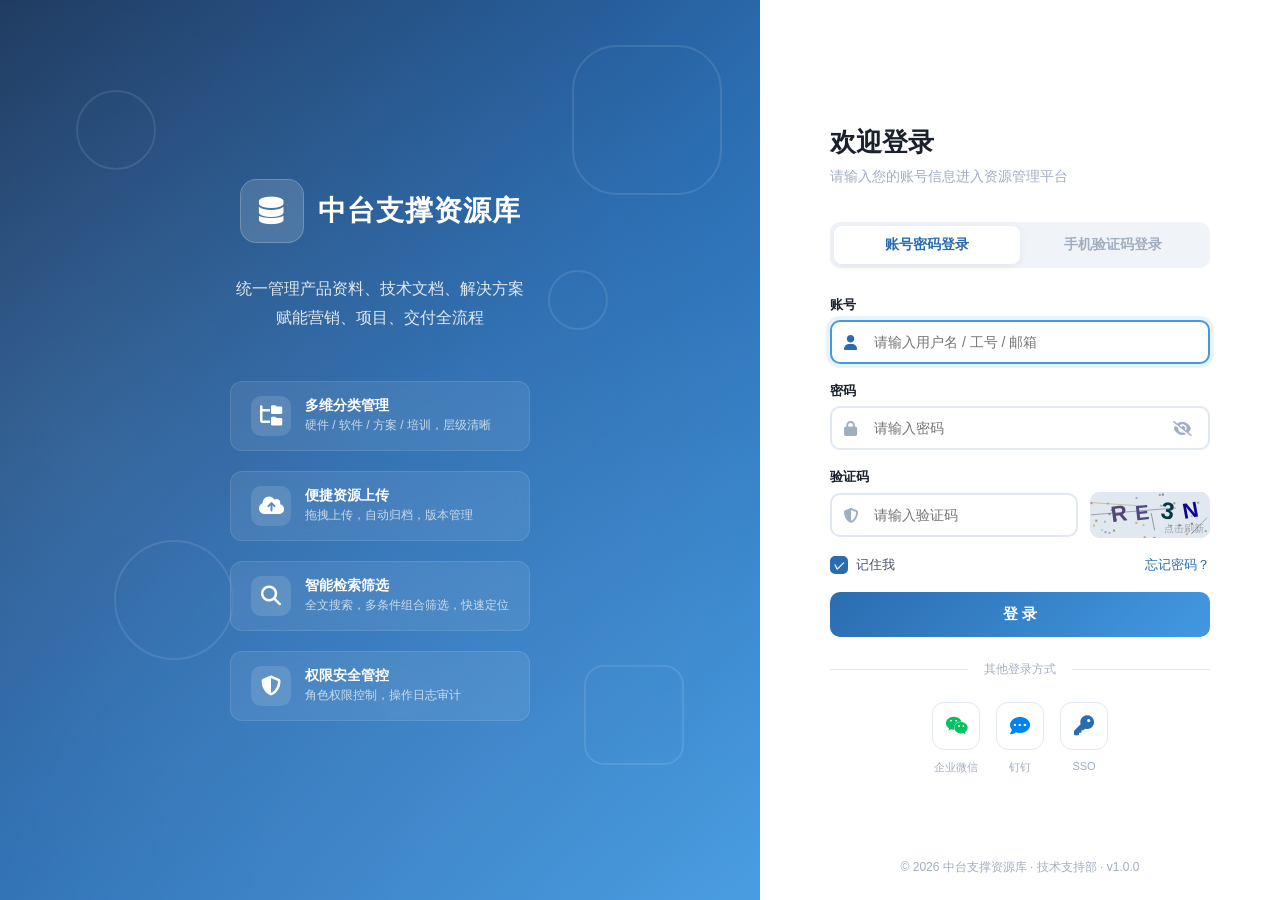
==== commit 66c84cf4: "重构：前后台配置联动，菜单/Banner/类别全面支持增删改查" ====
--- a/index.html
+++ b/index.html
@@ -41,201 +41,34 @@
         </div>
       </div>
     </div>
-    <div class="user-avatar">
-      <img src="data:image/svg+xml,%3Csvg xmlns='http://www.w3.org/2000/svg' viewBox='0 0 40 40'%3E%3Ccircle cx='20' cy='20' r='20' fill='%234A90D9'/%3E%3Ctext x='20' y='25' text-anchor='middle' fill='white' font-size='16'%3E管%3C/text%3E%3C/svg%3E" alt="用户">
-      <span>管理员</span>
-    </div>
+    <div class="user-avatar" id="userAvatarBtn"></div>
   </div>
 </header>
 
 <div class="main-container">
-  <!-- 左侧导航栏 -->
+  <!-- 左侧导航栏 - 由JS动态渲染 -->
   <aside class="sidebar" id="sidebar">
     <div class="sidebar-header">
       <h3><i class="fas fa-folder-tree"></i> 产品资料</h3>
     </div>
     <nav class="sidebar-nav">
-      <ul class="nav-tree">
-        <!-- 硬件分类 -->
-        <li class="nav-item has-children">
-          <div class="nav-link" data-category="hardware">
-            <i class="fas fa-chevron-right toggle-icon"></i>
-            <i class="fas fa-microchip cat-icon"></i>
-            <span>硬件产品</span>
-            <span class="count-badge">0</span>
-          </div>
-          <ul class="sub-nav">
-            <li class="nav-item">
-              <div class="nav-link" data-product="camera">
-                <i class="fas fa-video cat-icon sub-icon"></i>
-                <span>智能摄像机系列</span>
-                <span class="count-badge">0</span>
-              </div>
-            </li>
-            <li class="nav-item">
-              <div class="nav-link" data-product="nvr">
-                <i class="fas fa-server cat-icon sub-icon"></i>
-                <span>网络硬盘录像机</span>
-                <span class="count-badge">0</span>
-              </div>
-            </li>
-            <li class="nav-item">
-              <div class="nav-link" data-product="access">
-                <i class="fas fa-door-open cat-icon sub-icon"></i>
-                <span>门禁控制设备</span>
-                <span class="count-badge">0</span>
-              </div>
-            </li>
-            <li class="nav-item">
-              <div class="nav-link" data-product="alarm">
-                <i class="fas fa-bell cat-icon sub-icon"></i>
-                <span>报警探测设备</span>
-                <span class="count-badge">0</span>
-              </div>
-            </li>
-          </ul>
-        </li>
-        <!-- 软件分类 -->
-        <li class="nav-item has-children expanded">
-          <div class="nav-link active" data-category="software">
-            <i class="fas fa-chevron-right toggle-icon"></i>
-            <i class="fas fa-cube cat-icon"></i>
-            <span>软件平台</span>
-            <span class="count-badge">0</span>
-          </div>
-          <ul class="sub-nav" style="display:block;">
-            <li class="nav-item">
-              <div class="nav-link active" data-product="isecure">
-                <i class="fas fa-shield-halved cat-icon sub-icon"></i>
-                <span>iSecure Center 综合安防管理平台</span>
-                <span class="count-badge">0</span>
-              </div>
-            </li>
-            <li class="nav-item">
-              <div class="nav-link" data-product="infovision">
-                <i class="fas fa-map-location-dot cat-icon sub-icon"></i>
-                <span>Infovision AR 实景地图平台</span>
-                <span class="count-badge">0</span>
-              </div>
-            </li>
-            <li class="nav-item">
-              <div class="nav-link" data-product="education">
-                <i class="fas fa-graduation-cap cat-icon sub-icon"></i>
-                <span>教育综合安防管理平台</span>
-                <span class="count-badge">0</span>
-              </div>
-            </li>
-            <li class="nav-item">
-              <div class="nav-link" data-product="finance">
-                <i class="fas fa-building-columns cat-icon sub-icon"></i>
-                <span>金融综合安防管理平台</span>
-                <span class="count-badge">0</span>
-              </div>
-            </li>
-            <li class="nav-item">
-              <div class="nav-link" data-product="traffic">
-                <i class="fas fa-road cat-icon sub-icon"></i>
-                <span>交通综合管控平台</span>
-                <span class="count-badge">0</span>
-              </div>
-            </li>
-          </ul>
-        </li>
-        <!-- 解决方案 -->
-        <li class="nav-item has-children">
-          <div class="nav-link" data-category="solution">
-            <i class="fas fa-chevron-right toggle-icon"></i>
-            <i class="fas fa-lightbulb cat-icon"></i>
-            <span>解决方案</span>
-            <span class="count-badge">0</span>
-          </div>
-          <ul class="sub-nav">
-            <li class="nav-item">
-              <div class="nav-link" data-product="smart-city">
-                <i class="fas fa-city cat-icon sub-icon"></i>
-                <span>智慧城市方案</span>
-                <span class="count-badge">0</span>
-              </div>
-            </li>
-            <li class="nav-item">
-              <div class="nav-link" data-product="smart-park">
-                <i class="fas fa-tree-city cat-icon sub-icon"></i>
-                <span>智慧园区方案</span>
-                <span class="count-badge">0</span>
-              </div>
-            </li>
-            <li class="nav-item">
-              <div class="nav-link" data-product="smart-retail">
-                <i class="fas fa-store cat-icon sub-icon"></i>
-                <span>智慧零售方案</span>
-                <span class="count-badge">0</span>
-              </div>
-            </li>
-          </ul>
-        </li>
-        <!-- 培训资料 -->
-        <li class="nav-item has-children">
-          <div class="nav-link" data-category="training">
-            <i class="fas fa-chevron-right toggle-icon"></i>
-            <i class="fas fa-chalkboard-user cat-icon"></i>
-            <span>培训资料</span>
-            <span class="count-badge">0</span>
-          </div>
-          <ul class="sub-nav">
-            <li class="nav-item">
-              <div class="nav-link" data-product="tech-training">
-                <i class="fas fa-wrench cat-icon sub-icon"></i>
-                <span>技术培训</span>
-                <span class="count-badge">0</span>
-              </div>
-            </li>
-            <li class="nav-item">
-              <div class="nav-link" data-product="sales-training">
-                <i class="fas fa-handshake cat-icon sub-icon"></i>
-                <span>销售培训</span>
-                <span class="count-badge">0</span>
-              </div>
-            </li>
-          </ul>
-        </li>
+      <ul class="nav-tree" id="navTree">
+        <!-- 由config.js + app.js动态生成 -->
       </ul>
     </nav>
-    <div class="sidebar-footer">
-      <button class="btn-collapse-sidebar" id="btnCollapse">
-        <i class="fas fa-angles-left"></i>
-      </button>
-    </div>
   </aside>
 
-  <!-- 主内容区 -->
-  <main class="content-area">
-    <!-- 面包屑 -->
-    <div class="breadcrumb">
-      <span><i class="fas fa-home"></i> 首页</span>
-      <i class="fas fa-chevron-right"></i>
-      <span>软件平台</span>
-      <i class="fas fa-chevron-right"></i>
-      <span class="current">iSecure Center 综合安防管理平台</span>
-    </div>
-
-    <!-- 顶部标签栏 -->
-    <div class="tab-bar">
-      <div class="tab active" data-tab="all">
-        <i class="fas fa-th-large"></i> 全部
-      </div>
-      <div class="tab" data-tab="marketing">
-        <i class="fas fa-bullhorn"></i> 营销推广书架
-      </div>
-      <div class="tab" data-tab="project">
-        <i class="fas fa-project-diagram"></i> 项目支持书架
-      </div>
-      <div class="tab" data-tab="delivery">
-        <i class="fas fa-truck"></i> 交付支持书架
-      </div>
-      <div class="tab" data-tab="cases">
-        <i class="fas fa-star"></i> 案例分享书架
-      </div>
-      <div class="tab-indicator" id="tabIndicator"></div>
+  <div class="content-wrapper">
+    <!-- 书架标签 - 由JS动态渲染 -->
+    <div class="tabs-bar">
+      <div class="tabs" id="tabsBar">
+        <!-- 由JS动态生成 -->
+      </div>
+      <div class="breadcrumb">
+        <span><i class="fas fa-home"></i> 首页</span>
+        <i class="fas fa-chevron-right"></i>
+        <span class="current" id="breadcrumbCurrent">全部资源</span>
+      </div>
     </div>
 
     <!-- Banner 轮播区 -->
@@ -260,289 +93,175 @@
 
     <!-- 筛选面板 + 内容区 -->
     <div class="content-body">
-      <!-- 筛选面板 -->
-      <div class="filter-panel" id="filterPanel">
+      <!-- 右侧筛选面板 - 由JS动态渲染 -->
+      <aside class="filter-panel" id="filterPanel">
         <div class="filter-section">
-          <div class="filter-title">
-            <i class="fas fa-tags"></i> 类别
-            <button class="btn-clear-filter" id="btnClearCategory">清空</button>
-          </div>
-          <div class="filter-options">
-            <label class="filter-checkbox">
-              <input type="checkbox" value="product-detail"> 
-              <span class="checkmark"></span>
-              <span class="label-text">商品详情页</span>
-            </label>
-            <label class="filter-checkbox">
-              <input type="checkbox" value="product-spec"> 
-              <span class="checkmark"></span>
-              <span class="label-text">产品SPEC(彩页)</span>
-            </label>
-            <label class="filter-checkbox">
-              <input type="checkbox" value="product-plan"> 
-              <span class="checkmark"></span>
-              <span class="label-text">产品方案</span>
-            </label>
-            <label class="filter-checkbox">
-              <input type="checkbox" value="install-guide"> 
-              <span class="checkmark"></span>
-              <span class="label-text">安装指南</span>
-            </label>
-            <label class="filter-checkbox">
-              <input type="checkbox" value="user-manual"> 
-              <span class="checkmark"></span>
-              <span class="label-text">用户手册</span>
-            </label>
-            <label class="filter-checkbox">
-              <input type="checkbox" value="config-guide"> 
-              <span class="checkmark"></span>
-              <span class="label-text">配置指南</span>
-            </label>
-            <label class="filter-checkbox">
-              <input type="checkbox" value="release-note"> 
-              <span class="checkmark"></span>
-              <span class="label-text">版本说明</span>
-            </label>
-            <label class="filter-checkbox">
-              <input type="checkbox" value="api-doc"> 
-              <span class="checkmark"></span>
-              <span class="label-text">API文档</span>
-            </label>
-            <label class="filter-checkbox">
-              <input type="checkbox" value="white-paper"> 
-              <span class="checkmark"></span>
-              <span class="label-text">白皮书</span>
-            </label>
+          <h4 class="filter-title">
+            <i class="fas fa-tags"></i> 资料类别
+            <i class="fas fa-chevron-down toggle"></i>
+          </h4>
+          <div class="filter-body" id="filterCategories">
+            <!-- 由JS动态生成 -->
           </div>
         </div>
         <div class="filter-section">
-          <div class="filter-title">
-            <i class="fas fa-file-lines"></i> 格式
-            <button class="btn-clear-filter" id="btnClearFormat">清空</button>
-          </div>
-          <div class="filter-options">
-            <label class="filter-checkbox">
-              <input type="checkbox" value="pdf"> 
-              <span class="checkmark"></span>
-              <span class="label-text"><i class="fas fa-file-pdf format-icon pdf"></i> PDF</span>
-            </label>
-            <label class="filter-checkbox">
-              <input type="checkbox" value="word"> 
-              <span class="checkmark"></span>
-              <span class="label-text"><i class="fas fa-file-word format-icon word"></i> Word</span>
-            </label>
-            <label class="filter-checkbox">
-              <input type="checkbox" value="excel"> 
-              <span class="checkmark"></span>
-              <span class="label-text"><i class="fas fa-file-excel format-icon excel"></i> Excel</span>
-            </label>
-            <label class="filter-checkbox">
-              <input type="checkbox" value="ppt"> 
-              <span class="checkmark"></span>
-              <span class="label-text"><i class="fas fa-file-powerpoint format-icon ppt"></i> PPT</span>
-            </label>
-            <label class="filter-checkbox">
-              <input type="checkbox" value="video"> 
-              <span class="checkmark"></span>
-              <span class="label-text"><i class="fas fa-file-video format-icon video"></i> 视频</span>
-            </label>
-            <label class="filter-checkbox">
-              <input type="checkbox" value="image"> 
-              <span class="checkmark"></span>
-              <span class="label-text"><i class="fas fa-file-image format-icon image"></i> 图片</span>
-            </label>
-            <label class="filter-checkbox">
-              <input type="checkbox" value="zip"> 
-              <span class="checkmark"></span>
-              <span class="label-text"><i class="fas fa-file-zipper format-icon zip"></i> 压缩包</span>
-            </label>
-          </div>
-        </div>
-        <button class="btn-clear-all" id="btnClearAll">
-          <i class="fas fa-rotate-left"></i> 清空所有筛选
+          <h4 class="filter-title">
+            <i class="fas fa-file"></i> 文件格式
+            <i class="fas fa-chevron-down toggle"></i>
+          </h4>
+          <div class="filter-body" id="filterFormats">
+            <!-- 由JS动态生成 -->
+          </div>
+        </div>
+        <button class="filter-reset-btn" id="btnResetFilter">
+          <i class="fas fa-rotate-left"></i> 重置筛选
         </button>
-      </div>
-
-      <!-- 资源列表区 -->
-      <div class="resource-list-area">
-        <!-- 工具栏 -->
-        <div class="list-toolbar">
-          <div class="result-info">
-            筛选出 <strong id="resultCount">0</strong> 条结果
-          </div>
-          <div class="toolbar-actions">
-            <div class="sort-dropdown">
-              <button class="btn-sort" id="btnSort">
-                <i class="fas fa-arrow-down-wide-short"></i> 最新上传
-                <i class="fas fa-chevron-down"></i>
-              </button>
-              <div class="sort-menu" id="sortMenu">
-                <div class="sort-option active" data-sort="newest">最新上传</div>
-                <div class="sort-option" data-sort="oldest">最早上传</div>
-                <div class="sort-option" data-sort="name">按名称排序</div>
-                <div class="sort-option" data-sort="size">按大小排序</div>
-                <div class="sort-option" data-sort="downloads">按下载量排序</div>
-              </div>
+      </aside>
+
+      <!-- 资源列表 -->
+      <main class="resource-main">
+        <div class="resource-toolbar">
+          <div class="toolbar-left">
+            <span class="result-info">
+              筛选出 <strong id="resultCount">0</strong> 条结果
+            </span>
+          </div>
+          <div class="toolbar-right">
+            <div class="sort-select">
+              <i class="fas fa-arrow-down-wide-short"></i>
+              <select id="sortSelect">
+                <option value="newest">最新上传</option>
+                <option value="downloads">下载最多</option>
+                <option value="name">名称排序</option>
+              </select>
             </div>
             <div class="view-toggle">
-              <button class="btn-view active" data-view="list" title="列表视图">
+              <button class="view-btn active" data-view="list" title="列表视图">
                 <i class="fas fa-list"></i>
               </button>
-              <button class="btn-view" data-view="grid" title="网格视图">
+              <button class="view-btn" data-view="grid" title="网格视图">
                 <i class="fas fa-grip"></i>
               </button>
             </div>
           </div>
         </div>
 
-        <!-- 资源卡片列表 -->
         <div class="resource-list" id="resourceList">
-          <!-- 资源卡片由JS动态生成 -->
-        </div>
-
-        <!-- 加载更多 / 分页 -->
-        <div class="pagination-area">
-          <button class="btn-load-more" id="btnLoadMore">
-            <i class="fas fa-arrow-rotate-right"></i> 加载更多
-          </button>
-          <div class="page-info">
+          <!-- 由JS动态渲染 -->
+        </div>
+
+        <div class="load-more">
+          <div class="pagination-info">
             显示 0 / 共 0 条
           </div>
-        </div>
-      </div>
-    </div>
-  </main>
+          <button class="btn-load-more" id="btnLoadMore">加载更多</button>
+        </div>
+      </main>
+    </div>
+  </div>
 </div>
 
 <!-- 上传弹窗 -->
 <div class="modal-overlay" id="uploadModal">
-  <div class="modal">
+  <div class="modal-container upload-modal">
     <div class="modal-header">
       <h3><i class="fas fa-cloud-upload-alt"></i> 上传资源</h3>
-      <button class="btn-close-modal" id="btnCloseModal">&times;</button>
+      <button class="modal-close" onclick="closeModal('uploadModal')"><i class="fas fa-times"></i></button>
     </div>
     <div class="modal-body">
       <div class="upload-zone" id="uploadZone">
-        <div class="upload-icon">
-          <i class="fas fa-cloud-arrow-up"></i>
-        </div>
-        <p class="upload-text">拖拽文件到此处，或 <span class="upload-link">点击选择文件</span></p>
-        <p class="upload-hint">支持 PDF、Word、Excel、PPT、视频、图片、压缩包，单文件不超过 500MB</p>
-        <input type="file" id="fileInput" multiple hidden accept=".pdf,.doc,.docx,.xls,.xlsx,.ppt,.pptx,.mp4,.avi,.mov,.jpg,.jpeg,.png,.gif,.zip,.rar,.7z">
+        <i class="fas fa-cloud-arrow-up"></i>
+        <p>拖拽文件到此处，或 <label for="fileInput" class="upload-link">点击选择文件</label></p>
+        <span>支持 PDF、Word、Excel、PPT、视频、图片、压缩包等格式</span>
+        <input type="file" id="fileInput" multiple hidden>
       </div>
       <div class="upload-file-list" id="uploadFileList"></div>
       <div class="upload-form">
         <div class="form-row">
           <div class="form-group">
             <label>资源名称 <span class="required">*</span></label>
-            <input type="text" id="resourceName" placeholder="请输入资源名称">
-          </div>
+            <input type="text" id="uploadName" placeholder="输入资源名称">
+          </div>
+          <div class="form-group">
+            <label>版本号</label>
+            <input type="text" id="uploadVersion" placeholder="如 V2.0.0">
+          </div>
+        </div>
+        <div class="form-row">
           <div class="form-group">
             <label>所属产品 <span class="required">*</span></label>
-            <select id="resourceProduct">
+            <select id="uploadProduct">
               <option value="">请选择产品</option>
-              <optgroup label="硬件产品">
-                <option value="camera">智能摄像机系列</option>
-                <option value="nvr">网络硬盘录像机</option>
-                <option value="access">门禁控制设备</option>
-                <option value="alarm">报警探测设备</option>
-              </optgroup>
-              <optgroup label="软件平台">
-                <option value="isecure" selected>iSecure Center 综合安防管理平台</option>
-                <option value="infovision">Infovision AR 实景地图平台</option>
-                <option value="education">教育综合安防管理平台</option>
-                <option value="finance">金融综合安防管理平台</option>
-                <option value="traffic">交通综合管控平台</option>
-              </optgroup>
+              <!-- 由JS动态生成 -->
+            </select>
+          </div>
+          <div class="form-group">
+            <label>资料类别 <span class="required">*</span></label>
+            <select id="uploadCategory">
+              <option value="">请选择类别</option>
+              <!-- 由JS动态生成 -->
             </select>
           </div>
         </div>
         <div class="form-row">
           <div class="form-group">
-            <label>资源类别 <span class="required">*</span></label>
-            <select id="resourceCategory">
-              <option value="">请选择类别</option>
-              <option value="product-detail">商品详情页</option>
-              <option value="product-spec">产品SPEC(彩页)</option>
-              <option value="product-plan">产品方案</option>
-              <option value="install-guide">安装指南</option>
-              <option value="user-manual">用户手册</option>
-              <option value="config-guide">配置指南</option>
-              <option value="release-note">版本说明</option>
-              <option value="api-doc">API文档</option>
-              <option value="white-paper">白皮书</option>
-            </select>
-          </div>
-          <div class="form-group">
             <label>书架归属 <span class="required">*</span></label>
-            <select id="resourceShelf">
+            <select id="uploadShelf">
               <option value="">请选择书架</option>
-              <option value="marketing">营销推广书架</option>
-              <option value="project">项目支持书架</option>
-              <option value="delivery">交付支持书架</option>
-              <option value="cases">案例分享书架</option>
-            </select>
-          </div>
-        </div>
-        <div class="form-row">
-          <div class="form-group">
-            <label>适用版本</label>
-            <input type="text" id="resourceVersion" placeholder="如 V2.0.0">
-          </div>
-          <div class="form-group">
-            <label>上传地址</label>
-            <input type="text" id="uploadPath" value="/resources/software/isecure/" readonly>
-            <span class="form-hint">资源将存储到此路径</span>
-          </div>
-        </div>
-        <div class="form-row">
-          <div class="form-group full-width">
-            <label>资源描述</label>
-            <textarea id="resourceDesc" rows="3" placeholder="请输入资源描述信息..."></textarea>
-          </div>
-        </div>
-        <div class="form-row">
-          <div class="form-group full-width">
-            <label>标签</label>
-            <div class="tag-input-area">
-              <div class="tags-container" id="tagsContainer"></div>
-              <input type="text" id="tagInput" placeholder="输入标签后按回车添加">
-            </div>
+              <!-- 由JS动态生成 -->
+            </select>
+          </div>
+          <div class="form-group">
+            <label>文件格式</label>
+            <select id="uploadFormat">
+              <option value="">自动识别</option>
+              <!-- 由JS动态生成 -->
+            </select>
+          </div>
+        </div>
+        <div class="form-group">
+          <label>存储路径</label>
+          <input type="text" id="uploadPath" placeholder="/resources/" readonly>
+        </div>
+        <div class="form-group">
+          <label>资源描述</label>
+          <textarea id="uploadDesc" rows="3" placeholder="简要描述资源内容..."></textarea>
+        </div>
+        <div class="form-group">
+          <label>标签</label>
+          <div class="tag-input-wrapper" id="tagInputWrapper">
+            <div class="tag-list" id="tagList"></div>
+            <input type="text" id="tagInput" placeholder="输入标签后按回车添加">
           </div>
         </div>
       </div>
     </div>
     <div class="modal-footer">
-      <button class="btn-secondary" id="btnCancelUpload">取消</button>
-      <button class="btn-primary" id="btnConfirmUpload">
-        <i class="fas fa-upload"></i> 确认上传
-      </button>
+      <button class="btn-secondary" onclick="closeModal('uploadModal')">取消</button>
+      <button class="btn-primary" id="btnSubmitUpload"><i class="fas fa-upload"></i> 确认上传</button>
     </div>
   </div>
 </div>
 
-<!-- 资源详情弹窗 -->
+<!-- 详情弹窗 -->
 <div class="modal-overlay" id="detailModal">
-  <div class="modal modal-detail">
+  <div class="modal-container detail-modal">
     <div class="modal-header">
-      <h3 id="detailTitle"><i class="fas fa-file"></i> 资源详情</h3>
-      <button class="btn-close-modal" id="btnCloseDetail">&times;</button>
-    </div>
-    <div class="modal-body" id="detailBody">
-      <!-- 动态填充 -->
-    </div>
+      <h3 id="detailTitle">资源详情</h3>
+      <button class="modal-close" onclick="closeModal('detailModal')"><i class="fas fa-times"></i></button>
+    </div>
+    <div class="modal-body" id="detailBody"></div>
     <div class="modal-footer">
-      <button class="btn-secondary" id="btnCloseDetail2">关闭</button>
-      <button class="btn-primary" id="btnDownloadDetail">
-        <i class="fas fa-download"></i> 下载资源
-      </button>
+      <button class="btn-secondary" onclick="closeModal('detailModal')">关闭</button>
+      <button class="btn-primary" id="btnDetailDownload"><i class="fas fa-download"></i> 下载资源</button>
     </div>
   </div>
 </div>
 
-<!-- Toast 通知 -->
+<!-- Toast -->
 <div class="toast-container" id="toastContainer"></div>
 
+<script src="config.js"></script>
 <script src="app.js"></script>
 </body>
 </html>
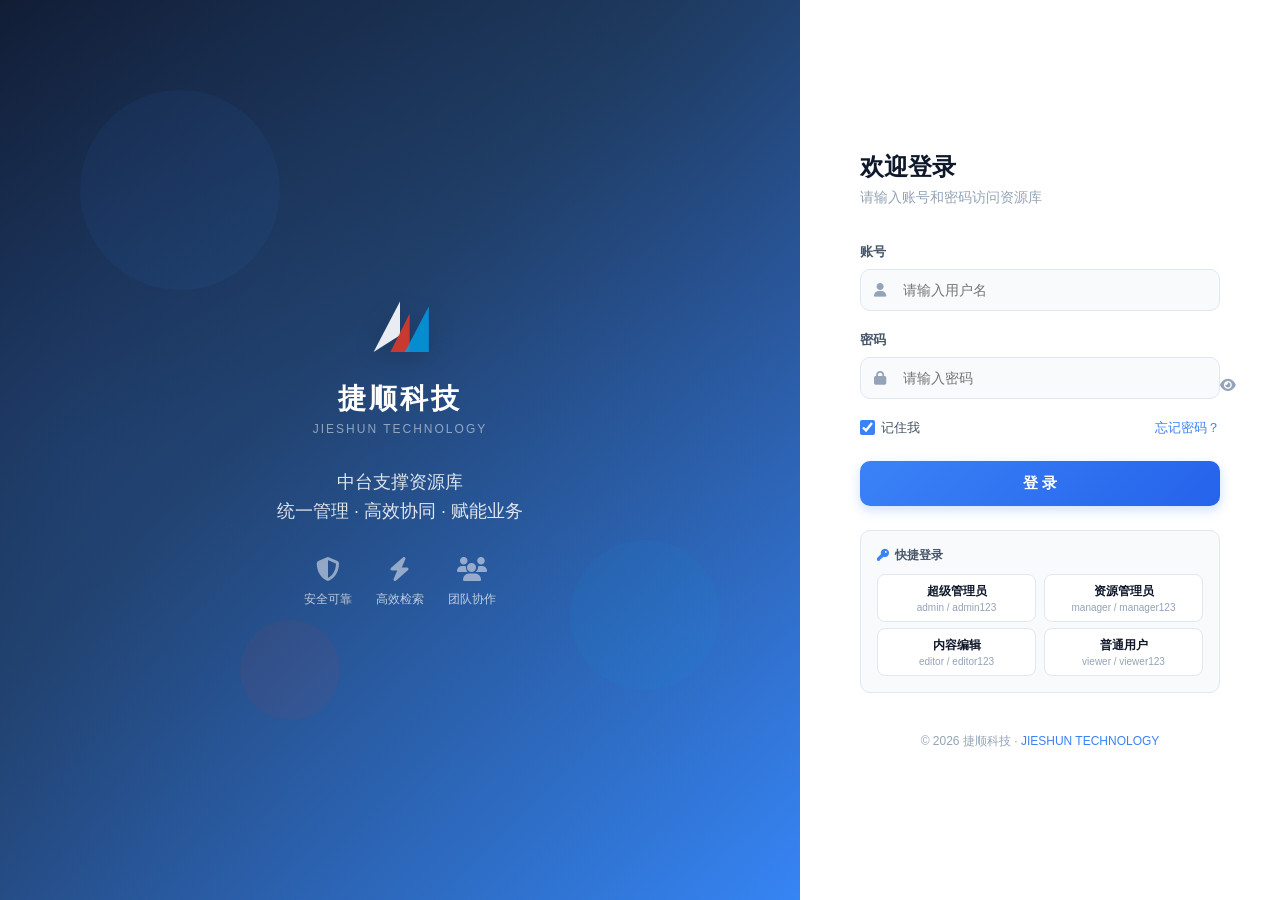
==== commit 00a68946: "V4.0: 捷顺科技Logo+互联网风格UI全面升级" ====
--- a/index.html
+++ b/index.html
@@ -3,7 +3,7 @@
 <head>
 <meta charset="UTF-8">
 <meta name="viewport" content="width=device-width, initial-scale=1.0">
-<title>中台支撑资源库</title>
+<title>捷顺科技 · 中台支撑资源库</title>
 <link rel="stylesheet" href="style.css">
 <link rel="stylesheet" href="https://cdnjs.cloudflare.com/ajax/libs/font-awesome/6.4.2/css/all.min.css">
 </head>
@@ -12,22 +12,31 @@
 <!-- 顶部导航栏 -->
 <header class="top-header">
   <div class="header-left">
-    <div class="logo">
-      <i class="fas fa-database"></i>
-      <span>中台支撑资源库</span>
-    </div>
+    <a class="logo" href="index.html">
+      <svg class="logo-icon" viewBox="0 0 36 36" width="32" height="32">
+        <polygon points="4,28 18,4 18,20" fill="#003399"/>
+        <polygon points="14,28 22,12 22,28" fill="#E63926"/>
+        <polygon points="20,28 32,8 32,28" fill="#00A0E9"/>
+      </svg>
+      <div class="logo-text">
+        <span class="logo-main">捷顺科技</span>
+        <span class="logo-sub">中台支撑资源库</span>
+      </div>
+    </a>
   </div>
   <div class="header-center">
     <div class="global-search">
       <i class="fas fa-search"></i>
-      <input type="text" id="globalSearch" placeholder="搜索资源名称、关键词..." autocomplete="off">
-      <kbd>Ctrl+K</kbd>
+      <input type="text" id="globalSearch" placeholder="搜索资源名称、关键词、标签..." autocomplete="off">
+      <kbd>⌘K</kbd>
     </div>
   </div>
   <div class="header-right">
     <button class="btn-upload-header" id="btnUploadHeader">
-      <i class="fas fa-cloud-upload-alt"></i> 上传资源
+      <i class="fas fa-cloud-upload-alt"></i>
+      <span>上传资源</span>
     </button>
+    <div class="header-divider"></div>
     <div class="notification" id="notificationBtn">
       <i class="fas fa-bell"></i>
       <span class="badge" id="notifBadge">0</span>
@@ -37,7 +46,7 @@
           <button class="notif-clear-btn" id="notifClearBtn">全部已读</button>
         </div>
         <div class="notif-dropdown-body" id="notifBody">
-          <div class="notif-empty">暂无新通知</div>
+          <div class="notif-empty"><i class="fas fa-bell-slash"></i><p>暂无新通知</p></div>
         </div>
       </div>
     </div>
@@ -46,89 +55,80 @@
 </header>
 
 <div class="main-container">
-  <!-- 左侧导航栏 - 由JS动态渲染 -->
+  <!-- 左侧导航栏 -->
   <aside class="sidebar" id="sidebar">
-    <div class="sidebar-header">
-      <h3><i class="fas fa-folder-tree"></i> 产品资料</h3>
+    <div class="sidebar-search">
+      <i class="fas fa-search"></i>
+      <input type="text" id="sidebarSearch" placeholder="筛选分类...">
     </div>
     <nav class="sidebar-nav">
-      <ul class="nav-tree" id="navTree">
-        <!-- 由config.js + app.js动态生成 -->
-      </ul>
+      <div class="sidebar-section-title">产品资料</div>
+      <ul class="nav-tree" id="navTree"></ul>
     </nav>
+    <div class="sidebar-footer">
+      <div class="sidebar-stats">
+        <div class="stat-item"><span class="stat-num" id="statTotal">0</span><span class="stat-label">总资源</span></div>
+        <div class="stat-item"><span class="stat-num" id="statToday">0</span><span class="stat-label">今日新增</span></div>
+      </div>
+    </div>
   </aside>
 
   <div class="content-wrapper">
-    <!-- 书架标签 - 由JS动态渲染 -->
+    <!-- 书架标签 + 面包屑 -->
     <div class="tabs-bar">
-      <div class="tabs" id="tabsBar">
-        <!-- 由JS动态生成 -->
-      </div>
-      <div class="breadcrumb">
-        <span><i class="fas fa-home"></i> 首页</span>
-        <i class="fas fa-chevron-right"></i>
-        <span class="current" id="breadcrumbCurrent">全部资源</span>
-      </div>
-    </div>
-
-    <!-- Banner 轮播区 -->
+      <div class="tabs" id="tabsBar"></div>
+    </div>
+
+    <!-- Banner 轮播 -->
     <div class="banner-section">
       <div class="banner-carousel" id="bannerCarousel">
-        <div class="banner-track" id="bannerTrack">
-          <!-- 由JS动态生成 -->
-        </div>
+        <div class="banner-track" id="bannerTrack"></div>
         <button class="banner-arrow banner-prev" id="bannerPrev"><i class="fas fa-chevron-left"></i></button>
         <button class="banner-arrow banner-next" id="bannerNext"><i class="fas fa-chevron-right"></i></button>
         <div class="banner-dots" id="bannerDots"></div>
       </div>
-      <div class="banner-recent" id="bannerRecent">
-        <div class="recent-header">
-          <i class="fas fa-clock"></i> 最新上传
-        </div>
-        <div class="recent-list" id="recentList">
-          <div class="recent-empty">暂无上传记录</div>
-        </div>
-      </div>
-    </div>
-
-    <!-- 筛选面板 + 内容区 -->
+    </div>
+
+    <!-- 快捷统计卡片 -->
+    <div class="quick-stats" id="quickStats">
+      <div class="qs-card">
+        <div class="qs-icon" style="background:linear-gradient(135deg,#667eea,#764ba2)"><i class="fas fa-file-lines"></i></div>
+        <div class="qs-info"><div class="qs-num" id="qsTotal">0</div><div class="qs-label">全部资源</div></div>
+      </div>
+      <div class="qs-card">
+        <div class="qs-icon" style="background:linear-gradient(135deg,#f093fb,#f5576c)"><i class="fas fa-download"></i></div>
+        <div class="qs-info"><div class="qs-num" id="qsDownloads">0</div><div class="qs-label">总下载量</div></div>
+      </div>
+      <div class="qs-card">
+        <div class="qs-icon" style="background:linear-gradient(135deg,#4facfe,#00f2fe)"><i class="fas fa-tags"></i></div>
+        <div class="qs-info"><div class="qs-num" id="qsCategories">0</div><div class="qs-label">资料类别</div></div>
+      </div>
+      <div class="qs-card">
+        <div class="qs-icon" style="background:linear-gradient(135deg,#43e97b,#38f9d7)"><i class="fas fa-clock"></i></div>
+        <div class="qs-info"><div class="qs-num" id="qsRecent">0</div><div class="qs-label">近7日上传</div></div>
+      </div>
+    </div>
+
+    <!-- 筛选 + 列表 -->
     <div class="content-body">
-      <!-- 右侧筛选面板 - 由JS动态渲染 -->
       <aside class="filter-panel" id="filterPanel">
         <div class="filter-section">
-          <h4 class="filter-title">
-            <i class="fas fa-tags"></i> 资料类别
-            <i class="fas fa-chevron-down toggle"></i>
-          </h4>
-          <div class="filter-body" id="filterCategories">
-            <!-- 由JS动态生成 -->
-          </div>
+          <h4 class="filter-title"><i class="fas fa-tags"></i> 类别 <button class="filter-clear-btn" id="btnClearCategory">清空</button></h4>
+          <div class="filter-body" id="filterCategories"></div>
         </div>
         <div class="filter-section">
-          <h4 class="filter-title">
-            <i class="fas fa-file"></i> 文件格式
-            <i class="fas fa-chevron-down toggle"></i>
-          </h4>
-          <div class="filter-body" id="filterFormats">
-            <!-- 由JS动态生成 -->
-          </div>
-        </div>
-        <button class="filter-reset-btn" id="btnResetFilter">
-          <i class="fas fa-rotate-left"></i> 重置筛选
-        </button>
+          <h4 class="filter-title"><i class="fas fa-file"></i> 格式 <button class="filter-clear-btn" id="btnClearFormat">清空</button></h4>
+          <div class="filter-body" id="filterFormats"></div>
+        </div>
       </aside>
 
-      <!-- 资源列表 -->
       <main class="resource-main">
         <div class="resource-toolbar">
           <div class="toolbar-left">
-            <span class="result-info">
-              筛选出 <strong id="resultCount">0</strong> 条结果
-            </span>
+            <span class="result-info">共 <strong id="resultCount">0</strong> 条资源</span>
           </div>
           <div class="toolbar-right">
             <div class="sort-select">
-              <i class="fas fa-arrow-down-wide-short"></i>
               <select id="sortSelect">
                 <option value="newest">最新上传</option>
                 <option value="downloads">下载最多</option>
@@ -136,24 +136,14 @@
               </select>
             </div>
             <div class="view-toggle">
-              <button class="view-btn active" data-view="list" title="列表视图">
-                <i class="fas fa-list"></i>
-              </button>
-              <button class="view-btn" data-view="grid" title="网格视图">
-                <i class="fas fa-grip"></i>
-              </button>
+              <button class="view-btn active" data-view="list" title="列表"><i class="fas fa-list"></i></button>
+              <button class="view-btn" data-view="grid" title="网格"><i class="fas fa-grip"></i></button>
             </div>
           </div>
         </div>
-
-        <div class="resource-list" id="resourceList">
-          <!-- 由JS动态渲染 -->
-        </div>
-
+        <div class="resource-list" id="resourceList"></div>
         <div class="load-more">
-          <div class="pagination-info">
-            显示 0 / 共 0 条
-          </div>
+          <div class="pagination-info"></div>
           <button class="btn-load-more" id="btnLoadMore">加载更多</button>
         </div>
       </main>
@@ -170,70 +160,28 @@
     </div>
     <div class="modal-body">
       <div class="upload-zone" id="uploadZone">
-        <i class="fas fa-cloud-arrow-up"></i>
+        <div class="upload-zone-icon"><i class="fas fa-cloud-arrow-up"></i></div>
         <p>拖拽文件到此处，或 <label for="fileInput" class="upload-link">点击选择文件</label></p>
-        <span>支持 PDF、Word、Excel、PPT、视频、图片、压缩包等格式</span>
+        <span>支持 PDF、Word、Excel、PPT、视频、图片、压缩包</span>
         <input type="file" id="fileInput" multiple hidden>
       </div>
       <div class="upload-file-list" id="uploadFileList"></div>
       <div class="upload-form">
         <div class="form-row">
-          <div class="form-group">
-            <label>资源名称 <span class="required">*</span></label>
-            <input type="text" id="uploadName" placeholder="输入资源名称">
-          </div>
-          <div class="form-group">
-            <label>版本号</label>
-            <input type="text" id="uploadVersion" placeholder="如 V2.0.0">
-          </div>
+          <div class="form-group"><label>资源名称 <span class="required">*</span></label><input type="text" id="uploadName" placeholder="输入资源名称"></div>
+          <div class="form-group"><label>版本号</label><input type="text" id="uploadVersion" placeholder="如 V2.0.0"></div>
         </div>
         <div class="form-row">
-          <div class="form-group">
-            <label>所属产品 <span class="required">*</span></label>
-            <select id="uploadProduct">
-              <option value="">请选择产品</option>
-              <!-- 由JS动态生成 -->
-            </select>
-          </div>
-          <div class="form-group">
-            <label>资料类别 <span class="required">*</span></label>
-            <select id="uploadCategory">
-              <option value="">请选择类别</option>
-              <!-- 由JS动态生成 -->
-            </select>
-          </div>
+          <div class="form-group"><label>所属产品 <span class="required">*</span></label><select id="uploadProduct"><option value="">请选择产品</option></select></div>
+          <div class="form-group"><label>资料类别 <span class="required">*</span></label><select id="uploadCategory"><option value="">请选择类别</option></select></div>
         </div>
         <div class="form-row">
-          <div class="form-group">
-            <label>书架归属 <span class="required">*</span></label>
-            <select id="uploadShelf">
-              <option value="">请选择书架</option>
-              <!-- 由JS动态生成 -->
-            </select>
-          </div>
-          <div class="form-group">
-            <label>文件格式</label>
-            <select id="uploadFormat">
-              <option value="">自动识别</option>
-              <!-- 由JS动态生成 -->
-            </select>
-          </div>
-        </div>
-        <div class="form-group">
-          <label>存储路径</label>
-          <input type="text" id="uploadPath" placeholder="/resources/" readonly>
-        </div>
-        <div class="form-group">
-          <label>资源描述</label>
-          <textarea id="uploadDesc" rows="3" placeholder="简要描述资源内容..."></textarea>
-        </div>
-        <div class="form-group">
-          <label>标签</label>
-          <div class="tag-input-wrapper" id="tagInputWrapper">
-            <div class="tag-list" id="tagList"></div>
-            <input type="text" id="tagInput" placeholder="输入标签后按回车添加">
-          </div>
-        </div>
+          <div class="form-group"><label>书架归属 <span class="required">*</span></label><select id="uploadShelf"><option value="">请选择书架</option></select></div>
+          <div class="form-group"><label>文件格式</label><select id="uploadFormat"><option value="">自动识别</option></select></div>
+        </div>
+        <div class="form-group"><label>存储路径</label><input type="text" id="uploadPath" placeholder="/resources/" readonly></div>
+        <div class="form-group"><label>资源描述</label><textarea id="uploadDesc" rows="3" placeholder="简要描述资源内容..."></textarea></div>
+        <div class="form-group"><label>标签</label><div class="tag-input-wrapper" id="tagInputWrapper"><div class="tag-list" id="tagList"></div><input type="text" id="tagInput" placeholder="输入标签后按回车"></div></div>
       </div>
     </div>
     <div class="modal-footer">
@@ -258,7 +206,6 @@
   </div>
 </div>
 
-<!-- Toast -->
 <div class="toast-container" id="toastContainer"></div>
 
 <script src="config.js"></script>
--- a/style.css
+++ b/style.css
@@ -1,43 +1,60 @@
 /* ============================================
-   中台支撑资源库 - 样式表
-   ============================================ */
-
-/* CSS Variables */
+   捷顺科技 · 中台支撑资源库 - 互联网风格UI
+   ============================================ */
+
 :root {
-  --primary: #2B6CB0;
-  --primary-light: #4299E1;
-  --primary-dark: #1A4E8A;
-  --primary-bg: #EBF4FF;
-  --secondary: #718096;
-  --success: #38A169;
-  --warning: #D69E2E;
-  --danger: #E53E3E;
-  --bg-body: #F7FAFC;
+  /* 捷顺品牌色 */
+  --brand-blue: #003399;
+  --brand-red: #E63926;
+  --brand-cyan: #00A0E9;
+
+  /* 主色系 */
+  --primary: #3B82F6;
+  --primary-light: #60A5FA;
+  --primary-dark: #2563EB;
+  --primary-bg: #EFF6FF;
+
+  /* 功能色 */
+  --success: #10B981;
+  --warning: #F59E0B;
+  --danger: #EF4444;
+  --info: #6366F1;
+
+  /* 中性色 */
+  --bg-body: #F8FAFC;
   --bg-white: #FFFFFF;
   --bg-gray: #F1F5F9;
+  --bg-hover: #F8FAFC;
   --border: #E2E8F0;
-  --border-light: #EDF2F7;
-  --text-primary: #1A202C;
-  --text-secondary: #4A5568;
-  --text-muted: #A0AEC0;
-  --shadow-sm: 0 1px 3px rgba(0,0,0,0.06);
-  --shadow-md: 0 4px 12px rgba(0,0,0,0.08);
-  --shadow-lg: 0 10px 30px rgba(0,0,0,0.12);
-  --shadow-xl: 0 20px 60px rgba(0,0,0,0.15);
+  --border-light: #F1F5F9;
+  --text-primary: #0F172A;
+  --text-secondary: #475569;
+  --text-muted: #94A3B8;
+  --text-light: #CBD5E1;
+
+  /* 阴影 */
+  --shadow-xs: 0 1px 2px rgba(0,0,0,0.04);
+  --shadow-sm: 0 1px 3px rgba(0,0,0,0.06), 0 1px 2px rgba(0,0,0,0.04);
+  --shadow-md: 0 4px 6px -1px rgba(0,0,0,0.07), 0 2px 4px -1px rgba(0,0,0,0.04);
+  --shadow-lg: 0 10px 15px -3px rgba(0,0,0,0.08), 0 4px 6px -2px rgba(0,0,0,0.04);
+  --shadow-xl: 0 20px 25px -5px rgba(0,0,0,0.08), 0 10px 10px -5px rgba(0,0,0,0.03);
+
+  /* 圆角 */
+  --radius-xs: 4px;
   --radius-sm: 6px;
   --radius-md: 10px;
   --radius-lg: 14px;
-  --sidebar-width: 280px;
+  --radius-xl: 20px;
+  --radius-full: 9999px;
+
+  /* 布局 */
+  --sidebar-width: 250px;
   --header-height: 60px;
-  --transition: all 0.3s cubic-bezier(0.4, 0, 0.2, 1);
-}
-
-/* Reset */
-*, *::before, *::after {
-  margin: 0;
-  padding: 0;
-  box-sizing: border-box;
-}
+  --transition: all 0.2s ease;
+  --transition-slow: all 0.35s cubic-bezier(0.4, 0, 0.2, 1);
+}
+
+*, *::before, *::after { margin: 0; padding: 0; box-sizing: border-box; }
 
 body {
   font-family: -apple-system, BlinkMacSystemFont, 'Segoe UI', 'PingFang SC', 'Hiragino Sans GB', 'Microsoft YaHei', sans-serif;
@@ -46,6 +63,7 @@
   line-height: 1.6;
   overflow: hidden;
   height: 100vh;
+  -webkit-font-smoothing: antialiased;
 }
 
 /* ============================================
@@ -60,550 +78,379 @@
   justify-content: space-between;
   padding: 0 24px;
   position: fixed;
-  top: 0;
-  left: 0;
-  right: 0;
+  top: 0; left: 0; right: 0;
   z-index: 1000;
-  box-shadow: var(--shadow-sm);
-}
-
-.header-left .logo {
-  display: flex;
-  align-items: center;
-  gap: 10px;
-  font-size: 18px;
-  font-weight: 700;
-  color: var(--primary);
-}
-
-.header-left .logo i {
-  font-size: 22px;
-  background: linear-gradient(135deg, var(--primary), var(--primary-light));
-  -webkit-background-clip: text;
-  -webkit-text-fill-color: transparent;
-}
-
-.header-center {
-  flex: 1;
-  max-width: 520px;
-  margin: 0 40px;
-}
+  backdrop-filter: blur(12px);
+  background: rgba(255,255,255,0.92);
+}
+
+/* Logo */
+.logo {
+  display: flex;
+  align-items: center;
+  gap: 12px;
+  text-decoration: none;
+  color: inherit;
+}
+
+.logo-icon { flex-shrink: 0; }
+
+.logo-text { display: flex; flex-direction: column; line-height: 1.2; }
+
+.logo-main {
+  font-size: 16px;
+  font-weight: 800;
+  color: var(--brand-blue);
+  letter-spacing: 1px;
+}
+
+.logo-sub {
+  font-size: 10px;
+  color: var(--text-muted);
+  font-weight: 500;
+  letter-spacing: 0.5px;
+}
+
+/* 搜索 */
+.header-center { flex: 1; max-width: 480px; margin: 0 40px; }
 
 .global-search {
   position: relative;
   display: flex;
   align-items: center;
   background: var(--bg-gray);
-  border-radius: 10px;
+  border-radius: var(--radius-full);
   padding: 0 16px;
-  border: 2px solid transparent;
+  border: 1.5px solid transparent;
   transition: var(--transition);
 }
 
 .global-search:focus-within {
   background: var(--bg-white);
   border-color: var(--primary-light);
-  box-shadow: 0 0 0 4px rgba(66, 153, 225, 0.15);
-}
-
-.global-search i {
-  color: var(--text-muted);
-  font-size: 14px;
-}
+  box-shadow: 0 0 0 4px rgba(59,130,246,0.1);
+}
+
+.global-search i { color: var(--text-muted); font-size: 13px; }
 
 .global-search input {
   flex: 1;
   border: none;
-  background: transparent;
+  background: none;
   padding: 10px 12px;
-  font-size: 14px;
+  font-size: 13px;
   outline: none;
   color: var(--text-primary);
 }
 
+.global-search input::placeholder { color: var(--text-light); }
+
 .global-search kbd {
-  font-size: 11px;
+  font-size: 10px;
   padding: 2px 8px;
   background: var(--bg-white);
   border: 1px solid var(--border);
-  border-radius: 4px;
+  border-radius: var(--radius-xs);
   color: var(--text-muted);
   font-family: inherit;
-}
-
-.header-right {
-  display: flex;
-  align-items: center;
-  gap: 16px;
-}
+  box-shadow: var(--shadow-xs);
+}
+
+/* 右侧操作 */
+.header-right { display: flex; align-items: center; gap: 8px; }
+
+.header-divider { width: 1px; height: 24px; background: var(--border); margin: 0 4px; }
 
 .btn-upload-header {
   display: flex;
   align-items: center;
-  gap: 6px;
-  padding: 8px 18px;
-  background: linear-gradient(135deg, var(--primary), var(--primary-light));
-  color: white;
+  gap: 8px;
+  padding: 8px 20px;
+  background: linear-gradient(135deg, var(--primary), var(--primary-dark));
+  color: #FFF;
   border: none;
-  border-radius: 8px;
+  border-radius: var(--radius-full);
   font-size: 13px;
   font-weight: 600;
   cursor: pointer;
   transition: var(--transition);
+  box-shadow: 0 2px 8px rgba(59,130,246,0.25);
 }
 
 .btn-upload-header:hover {
   transform: translateY(-1px);
-  box-shadow: 0 4px 14px rgba(43, 108, 176, 0.4);
-}
+  box-shadow: 0 4px 16px rgba(59,130,246,0.35);
+}
+
+.btn-upload-header:active { transform: translateY(0); }
 
 .notification {
   position: relative;
   cursor: pointer;
-  padding: 8px;
-  border-radius: 8px;
-  transition: var(--transition);
-}
-
-.notification:hover {
-  background: var(--bg-gray);
-}
-
-.notification i {
-  font-size: 18px;
-  color: var(--text-secondary);
-}
+  width: 38px;
+  height: 38px;
+  display: flex;
+  align-items: center;
+  justify-content: center;
+  border-radius: var(--radius-md);
+  transition: var(--transition);
+}
+
+.notification:hover { background: var(--bg-gray); }
+.notification i { font-size: 17px; color: var(--text-secondary); }
 
 .notification .badge {
   position: absolute;
-  top: 2px;
-  right: 2px;
+  top: 4px; right: 4px;
   background: var(--danger);
-  color: white;
+  color: #FFF;
   font-size: 10px;
-  padding: 1px 5px;
-  border-radius: 10px;
+  padding: 0 5px;
+  border-radius: var(--radius-full);
   font-weight: 700;
-}
-
+  min-width: 16px;
+  text-align: center;
+  line-height: 16px;
+  border: 2px solid var(--bg-white);
+}
+
+/* 用户头像 */
 .user-avatar {
   display: flex;
   align-items: center;
   gap: 8px;
   cursor: pointer;
-  padding: 4px 8px;
-  border-radius: 8px;
+  padding: 4px 10px 4px 4px;
+  border-radius: var(--radius-full);
   transition: var(--transition);
   position: relative;
 }
 
-.user-avatar:hover {
-  background: var(--bg-gray);
-}
-
-.user-avatar img {
-  width: 32px;
-  height: 32px;
-  border-radius: 50%;
-}
-
-.user-avatar span {
-  font-size: 13px;
-  font-weight: 500;
-  color: var(--text-secondary);
-}
-
-/* 用户下拉菜单 */
+.user-avatar:hover { background: var(--bg-gray); }
+.user-avatar img { width: 32px; height: 32px; border-radius: 50%; border: 2px solid var(--border-light); }
+.user-avatar span { font-size: 13px; font-weight: 500; color: var(--text-secondary); }
+
+/* 用户下拉 */
 .user-dropdown {
-  position: absolute;
-  top: calc(100% + 8px);
-  right: 0;
+  position: absolute; top: calc(100% + 8px); right: 0;
+  background: var(--bg-white); border: 1px solid var(--border); border-radius: var(--radius-lg);
+  box-shadow: var(--shadow-xl); min-width: 200px; z-index: 200; display: none;
+  overflow: hidden;
+}
+.user-dropdown.show { display: block; animation: dropIn 0.2s ease; }
+@keyframes dropIn { from { opacity: 0; transform: translateY(-8px); } to { opacity: 1; transform: translateY(0); } }
+.user-dropdown-header { padding: 14px 16px; display: flex; align-items: center; gap: 8px; background: var(--bg-gray); }
+.user-dropdown-header strong { font-size: 13px; }
+.user-role-badge { font-size: 10px !important; padding: 2px 8px; background: var(--primary-bg); color: var(--primary) !important; border-radius: var(--radius-full); font-weight: 600 !important; }
+.user-dropdown-divider { height: 1px; background: var(--border-light); }
+.user-dropdown-item { padding: 10px 16px; font-size: 13px; color: var(--text-secondary); cursor: pointer; transition: var(--transition); display: flex; align-items: center; gap: 10px; }
+.user-dropdown-item:hover { background: var(--bg-gray); color: var(--text-primary); }
+.user-dropdown-item.logout { color: var(--danger); }
+.user-dropdown-item.logout:hover { background: #FEF2F2; }
+.user-dropdown-item i { width: 16px; text-align: center; font-size: 13px; }
+
+/* 通知下拉 */
+.notif-dropdown { position: absolute; top: calc(100% + 8px); right: -60px; background: var(--bg-white); border: 1px solid var(--border); border-radius: var(--radius-lg); box-shadow: var(--shadow-xl); width: 340px; z-index: 200; display: none; overflow: hidden; }
+.notif-dropdown.show { display: block; animation: dropIn 0.2s ease; }
+.notif-dropdown-header { display: flex; align-items: center; justify-content: space-between; padding: 14px 18px; border-bottom: 1px solid var(--border-light); font-size: 14px; font-weight: 700; }
+.notif-clear-btn { background: none; border: none; font-size: 12px; color: var(--primary); cursor: pointer; font-weight: 500; }
+.notif-dropdown-body { max-height: 300px; overflow-y: auto; }
+.notif-item { display: flex; gap: 12px; padding: 12px 18px; border-bottom: 1px solid var(--border-light); cursor: pointer; transition: var(--transition); }
+.notif-item:hover { background: var(--bg-gray); }
+.notif-item .ni-icon { width: 34px; height: 34px; border-radius: var(--radius-md); display: flex; align-items: center; justify-content: center; font-size: 13px; flex-shrink: 0; }
+.notif-item .ni-icon.upload { background: #ECFDF5; color: var(--success); }
+.notif-item .ni-icon.system { background: var(--primary-bg); color: var(--primary); }
+.notif-item .ni-text { font-size: 13px; color: var(--text-primary); line-height: 1.4; }
+.notif-item .ni-time { font-size: 11px; color: var(--text-muted); margin-top: 3px; }
+.notif-empty { padding: 40px 18px; text-align: center; color: var(--text-muted); }
+.notif-empty i { font-size: 28px; display: block; margin-bottom: 8px; opacity: 0.3; }
+.notif-empty p { font-size: 13px; }
+
+/* ============================================
+   主容器
+   ============================================ */
+.main-container {
+  display: flex;
+  height: calc(100vh - var(--header-height));
+  margin-top: var(--header-height);
+}
+
+/* ============================================
+   左侧侧边栏
+   ============================================ */
+.sidebar {
+  width: var(--sidebar-width);
   background: var(--bg-white);
-  border: 1px solid var(--border);
-  border-radius: 12px;
-  box-shadow: var(--shadow-lg);
-  min-width: 200px;
-  z-index: 200;
-  display: none;
-  animation: dropdownIn 0.2s ease;
-}
-
-.user-dropdown.show {
-  display: block;
-}
-
-.user-dropdown-header {
-  padding: 14px 16px;
+  border-right: 1px solid var(--border);
+  display: flex;
+  flex-direction: column;
+  flex-shrink: 0;
+}
+
+.sidebar-search {
+  padding: 12px 16px;
+  border-bottom: 1px solid var(--border-light);
   display: flex;
   align-items: center;
   gap: 8px;
 }
 
-.user-dropdown-header strong {
-  font-size: 14px;
+.sidebar-search i { color: var(--text-light); font-size: 12px; }
+
+.sidebar-search input {
+  flex: 1;
+  border: none;
+  background: none;
+  font-size: 12px;
+  outline: none;
   color: var(--text-primary);
 }
 
-.user-role-badge {
-  font-size: 11px !important;
-  padding: 2px 8px;
-  background: var(--primary-bg);
-  color: var(--primary) !important;
-  border-radius: 6px;
-  font-weight: 600 !important;
-}
-
-.user-dropdown-divider {
-  height: 1px;
-  background: var(--border-light);
-  margin: 0 12px;
-}
-
-.user-dropdown-item {
-  padding: 10px 16px;
+.sidebar-search input::placeholder { color: var(--text-light); }
+
+.sidebar-section-title {
+  padding: 14px 18px 6px;
+  font-size: 10px;
+  font-weight: 700;
+  color: var(--text-muted);
+  text-transform: uppercase;
+  letter-spacing: 1.5px;
+}
+
+.sidebar-nav {
+  flex: 1;
+  overflow-y: auto;
+  padding-bottom: 12px;
+}
+
+.sidebar-nav::-webkit-scrollbar { width: 3px; }
+.sidebar-nav::-webkit-scrollbar-thumb { background: var(--border); border-radius: 3px; }
+
+.nav-tree { list-style: none; }
+
+.nav-link {
+  display: flex;
+  align-items: center;
+  gap: 8px;
+  padding: 8px 18px;
   font-size: 13px;
   color: var(--text-secondary);
   cursor: pointer;
   transition: var(--transition);
-  display: flex;
-  align-items: center;
-  gap: 10px;
-}
-
-.user-dropdown-item:hover {
-  background: var(--bg-gray);
-  color: var(--text-primary);
-}
-
-.user-dropdown-item:last-child {
-  border-radius: 0 0 12px 12px;
-}
-
-.user-dropdown-item.logout {
-  color: var(--danger);
-}
-
-.user-dropdown-item.logout:hover {
-  background: #FFF5F5;
-  color: var(--danger);
-}
-
-.user-dropdown-item i {
-  width: 16px;
-  text-align: center;
-  font-size: 13px;
-}
-
-/* ============================================
-   主容器
-   ============================================ */
-.main-container {
-  display: flex;
-  margin-top: var(--header-height);
-  height: calc(100vh - var(--header-height));
-}
-
-/* ============================================
-   左侧导航栏
-   ============================================ */
-.sidebar {
-  width: var(--sidebar-width);
-  min-width: var(--sidebar-width);
-  background: var(--bg-white);
-  border-right: 1px solid var(--border);
-  display: flex;
-  flex-direction: column;
-  transition: var(--transition);
-  overflow: hidden;
-}
-
-.sidebar.collapsed {
-  width: 60px;
-  min-width: 60px;
-}
-
-.sidebar-header {
-  padding: 20px 20px 12px;
-  border-bottom: 1px solid var(--border-light);
-}
-
-.sidebar-header h3 {
-  font-size: 15px;
-  font-weight: 700;
-  color: var(--text-primary);
-  display: flex;
-  align-items: center;
-  gap: 8px;
-}
-
-.sidebar-header h3 i {
-  color: var(--primary);
-}
-
-.sidebar-nav {
-  flex: 1;
-  overflow-y: auto;
-  padding: 8px 0;
-}
-
-.sidebar-nav::-webkit-scrollbar {
-  width: 4px;
-}
-
-.sidebar-nav::-webkit-scrollbar-thumb {
-  background: var(--border);
-  border-radius: 4px;
-}
-
-.nav-tree {
-  list-style: none;
-}
-
-.nav-item {
+  border-left: 3px solid transparent;
   margin: 1px 0;
 }
 
-.nav-link {
-  display: flex;
-  align-items: center;
-  padding: 10px 20px;
-  cursor: pointer;
-  transition: var(--transition);
-  font-size: 13px;
-  color: var(--text-secondary);
-  gap: 8px;
-  position: relative;
-  user-select: none;
-}
-
-.nav-link:hover {
-  background: var(--bg-gray);
-  color: var(--text-primary);
-}
+.nav-link:hover { background: var(--bg-gray); color: var(--text-primary); }
 
 .nav-link.active {
   background: var(--primary-bg);
   color: var(--primary);
+  border-left-color: var(--primary);
   font-weight: 600;
 }
 
-.nav-link.active::before {
-  content: '';
-  position: absolute;
-  left: 0;
-  top: 4px;
-  bottom: 4px;
-  width: 3px;
-  background: var(--primary);
-  border-radius: 0 3px 3px 0;
-}
-
-.toggle-icon {
+.nav-link .toggle-icon { font-size: 10px; color: var(--text-light); transition: transform 0.2s ease; width: 12px; text-align: center; }
+.has-children.expanded > .nav-link .toggle-icon { transform: rotate(90deg); }
+.nav-link .cat-icon { font-size: 13px; width: 18px; text-align: center; color: var(--primary-light); }
+.nav-link span { flex: 1; }
+
+.count-badge {
   font-size: 10px;
-  transition: transform 0.3s ease;
-  color: var(--text-muted);
-  width: 14px;
-  text-align: center;
-}
-
-.nav-item.expanded > .nav-link .toggle-icon {
-  transform: rotate(90deg);
-}
-
-.cat-icon {
-  font-size: 14px;
-  width: 18px;
-  text-align: center;
-  color: var(--primary-light);
-}
-
-.sub-icon {
-  font-size: 12px;
-}
-
-.nav-link span:not(.count-badge):not(.checkmark) {
-  flex: 1;
-  white-space: nowrap;
-  overflow: hidden;
-  text-overflow: ellipsis;
-}
-
-.count-badge {
-  font-size: 11px;
   padding: 1px 8px;
   background: var(--bg-gray);
-  border-radius: 10px;
+  border-radius: var(--radius-full);
   color: var(--text-muted);
-  font-weight: 500;
+  font-weight: 600;
+  min-width: 22px;
+  text-align: center;
+}
+
+.sub-nav { list-style: none; display: none; }
+.has-children.expanded > .sub-nav { display: block; }
+.sub-nav .nav-link { padding: 6px 18px 6px 28px; font-size: 12.5px; }
+
+/* 侧边栏底部统计 */
+.sidebar-footer {
+  padding: 12px 16px;
+  border-top: 1px solid var(--border-light);
   flex-shrink: 0;
 }
 
-.nav-link.active .count-badge {
-  background: rgba(43, 108, 176, 0.15);
-  color: var(--primary);
-}
-
-.sub-nav {
-  display: none;
-  list-style: none;
-  overflow: hidden;
-}
-
-.sub-nav .nav-link {
-  padding-left: 52px;
-  font-size: 12.5px;
-}
-
-.sidebar-footer {
-  padding: 12px;
-  border-top: 1px solid var(--border-light);
-  display: flex;
-  justify-content: flex-end;
-}
-
-.btn-collapse-sidebar {
-  background: none;
-  border: 1px solid var(--border);
-  border-radius: 6px;
-  padding: 6px 10px;
-  cursor: pointer;
-  color: var(--text-muted);
-  transition: var(--transition);
-}
-
-.btn-collapse-sidebar:hover {
+.sidebar-stats { display: flex; gap: 12px; }
+
+.stat-item {
+  flex: 1;
+  text-align: center;
+  padding: 8px;
   background: var(--bg-gray);
-  color: var(--text-primary);
-}
-
-/* ============================================
-   主内容区
-   ============================================ */
-.content-area {
+  border-radius: var(--radius-sm);
+}
+
+.stat-num { font-size: 18px; font-weight: 800; color: var(--primary); display: block; }
+.stat-label { font-size: 10px; color: var(--text-muted); font-weight: 500; }
+
+/* ============================================
+   内容区
+   ============================================ */
+.content-wrapper {
   flex: 1;
   display: flex;
   flex-direction: column;
   overflow: hidden;
-  min-width: 0;
-}
-
-/* 面包屑 */
-.breadcrumb {
-  padding: 14px 28px;
-  font-size: 13px;
-  color: var(--text-muted);
-  display: flex;
-  align-items: center;
-  gap: 8px;
-  background: var(--bg-white);
-  border-bottom: 1px solid var(--border-light);
-}
-
-.breadcrumb span {
-  cursor: pointer;
-  transition: var(--transition);
-}
-
-.breadcrumb span:hover {
-  color: var(--primary);
-}
-
-.breadcrumb .current {
-  color: var(--text-primary);
-  font-weight: 600;
-}
-
-.breadcrumb i.fa-chevron-right {
-  font-size: 10px;
-  color: var(--border);
-}
-
-/* 标签栏 */
-.tab-bar {
-  display: flex;
-  gap: 0;
-  padding: 0 28px;
+}
+
+/* 书架标签 */
+.tabs-bar {
   background: var(--bg-white);
   border-bottom: 1px solid var(--border);
-  position: relative;
-}
+  padding: 0 24px;
+  flex-shrink: 0;
+}
+
+.tabs { display: flex; gap: 0; }
 
 .tab {
-  padding: 14px 22px;
-  font-size: 13.5px;
+  padding: 14px 20px;
+  font-size: 13px;
   font-weight: 500;
-  color: var(--text-secondary);
+  color: var(--text-muted);
+  background: none;
+  border: none;
   cursor: pointer;
   transition: var(--transition);
-  position: relative;
+  border-bottom: 2px solid transparent;
   display: flex;
   align-items: center;
   gap: 6px;
   white-space: nowrap;
-}
-
-.tab:hover {
-  color: var(--primary);
-}
+  position: relative;
+}
+
+.tab:hover { color: var(--text-primary); }
 
 .tab.active {
   color: var(--primary);
-  font-weight: 700;
-}
-
-.tab.active::after {
-  content: '';
-  position: absolute;
-  bottom: -1px;
-  left: 12px;
-  right: 12px;
-  height: 3px;
-  background: var(--primary);
-  border-radius: 3px 3px 0 0;
-  animation: tabSlideIn 0.3s ease;
-}
-
-@keyframes tabSlideIn {
-  from { transform: scaleX(0); }
-  to { transform: scaleX(1); }
-}
-
-.tab i {
-  font-size: 13px;
-}
-
-/* 内容主体 */
-.content-body {
-  flex: 1;
-  display: flex;
+  border-bottom-color: var(--primary);
+  font-weight: 600;
+}
+
+.tab i { font-size: 12px; }
+
+/* ============================================
+   Banner
+   ============================================ */
+.banner-section { padding: 20px 24px 0; flex-shrink: 0; }
+
+.banner-carousel {
+  position: relative;
+  border-radius: var(--radius-lg);
   overflow: hidden;
-}
-
-/* ============================================
-   Banner 轮播区
-   ============================================ */
-.banner-section {
-  display: flex;
-  gap: 16px;
-  padding: 16px 28px;
-  background: var(--bg-white);
-  border-bottom: 1px solid var(--border-light);
-  min-height: 180px;
-}
-
-.banner-carousel {
-  flex: 1;
-  position: relative;
-  border-radius: var(--radius-md);
-  overflow: hidden;
-  min-height: 160px;
-}
-
-.banner-track {
-  display: flex;
-  transition: transform 0.5s cubic-bezier(0.4, 0, 0.2, 1);
-  height: 100%;
-}
+  height: 150px;
+  box-shadow: var(--shadow-md);
+}
+
+.banner-track { display: flex; transition: transform 0.5s cubic-bezier(0.4,0,0.2,1); height: 100%; }
 
 .banner-slide {
   min-width: 100%;
@@ -615,1262 +462,428 @@
   cursor: pointer;
 }
 
-.banner-slide:nth-child(1) { background: linear-gradient(135deg, #1A365D, #2B6CB0); }
-.banner-slide:nth-child(2) { background: linear-gradient(135deg, #22543D, #38A169); }
-.banner-slide:nth-child(3) { background: linear-gradient(135deg, #553C9A, #805AD5); }
-
-.banner-slide .banner-content {
-  position: relative;
-  z-index: 1;
-  color: #FFF;
-  max-width: 65%;
-}
-
-.banner-slide .banner-tag {
-  display: inline-block;
-  padding: 3px 10px;
-  background: rgba(255,255,255,0.2);
-  border-radius: 4px;
-  font-size: 11px;
-  font-weight: 600;
-  margin-bottom: 10px;
-  backdrop-filter: blur(4px);
-}
-
-.banner-slide .banner-title {
-  font-size: 18px;
-  font-weight: 700;
-  margin-bottom: 6px;
-  line-height: 1.4;
-}
-
-.banner-slide .banner-desc {
-  font-size: 12.5px;
-  opacity: 0.85;
-  line-height: 1.5;
-}
-
-.banner-slide .banner-decoration {
-  position: absolute;
-  right: 30px;
-  top: 50%;
-  transform: translateY(-50%);
-  font-size: 80px;
-  opacity: 0.1;
-}
+.banner-slide .banner-content { position: relative; z-index: 1; color: #FFF; max-width: 65%; }
+.banner-slide .banner-tag { display: inline-block; padding: 3px 12px; background: rgba(255,255,255,0.2); border-radius: var(--radius-full); font-size: 11px; font-weight: 600; margin-bottom: 8px; backdrop-filter: blur(4px); }
+.banner-slide .banner-title { font-size: 20px; font-weight: 800; margin-bottom: 6px; line-height: 1.3; }
+.banner-slide .banner-desc { font-size: 13px; opacity: 0.85; line-height: 1.5; }
+.banner-slide .banner-decoration { position: absolute; right: 40px; top: 50%; transform: translateY(-50%); font-size: 80px; opacity: 0.1; }
 
 .banner-arrow {
-  position: absolute;
-  top: 50%;
-  transform: translateY(-50%);
-  width: 32px;
-  height: 32px;
-  border-radius: 50%;
-  background: rgba(255,255,255,0.2);
-  backdrop-filter: blur(4px);
-  border: 1px solid rgba(255,255,255,0.15);
-  color: #FFF;
-  font-size: 12px;
-  cursor: pointer;
-  transition: var(--transition);
-  display: flex;
-  align-items: center;
-  justify-content: center;
-  opacity: 0;
-  z-index: 2;
+  position: absolute; top: 50%; transform: translateY(-50%);
+  width: 34px; height: 34px; border-radius: 50%;
+  background: rgba(255,255,255,0.15); backdrop-filter: blur(8px);
+  border: 1px solid rgba(255,255,255,0.2); color: #FFF; font-size: 12px;
+  cursor: pointer; transition: var(--transition);
+  display: flex; align-items: center; justify-content: center;
+  opacity: 0; z-index: 2;
 }
 
 .banner-carousel:hover .banner-arrow { opacity: 1; }
-.banner-arrow:hover { background: rgba(255,255,255,0.35); }
-.banner-prev { left: 10px; }
-.banner-next { right: 10px; }
-
-.banner-dots {
-  position: absolute;
-  bottom: 10px;
-  left: 50%;
-  transform: translateX(-50%);
-  display: flex;
-  gap: 6px;
-  z-index: 2;
-}
-
-.banner-dot {
-  width: 8px;
-  height: 8px;
-  border-radius: 50%;
-  background: rgba(255,255,255,0.35);
-  cursor: pointer;
-  transition: var(--transition);
-}
-
-.banner-dot.active {
-  background: #FFF;
-  width: 20px;
-  border-radius: 4px;
-}
-
-/* Banner 右侧最新上传 */
-.banner-recent {
-  width: 260px;
+.banner-arrow:hover { background: rgba(255,255,255,0.3); }
+.banner-prev { left: 12px; }
+.banner-next { right: 12px; }
+
+.banner-dots { position: absolute; bottom: 12px; left: 50%; transform: translateX(-50%); display: flex; gap: 6px; z-index: 2; }
+.banner-dot { width: 8px; height: 8px; border-radius: var(--radius-full); background: rgba(255,255,255,0.35); cursor: pointer; transition: var(--transition); }
+.banner-dot.active { background: #FFF; width: 22px; border-radius: var(--radius-xs); }
+
+/* ============================================
+   快捷统计卡片
+   ============================================ */
+.quick-stats {
+  display: grid;
+  grid-template-columns: repeat(4, 1fr);
+  gap: 14px;
+  padding: 16px 24px 0;
   flex-shrink: 0;
-  background: var(--bg-gray);
-  border-radius: var(--radius-md);
-  display: flex;
-  flex-direction: column;
-  overflow: hidden;
-}
-
-.recent-header {
-  padding: 12px 16px;
-  font-size: 13px;
-  font-weight: 700;
-  color: var(--text-primary);
-  border-bottom: 1px solid var(--border-light);
-  display: flex;
-  align-items: center;
-  gap: 6px;
-}
-
-.recent-header i { color: var(--primary-light); font-size: 12px; }
-
-.recent-list {
-  flex: 1;
-  overflow-y: auto;
-  padding: 6px 0;
-}
-
-.recent-list::-webkit-scrollbar { width: 3px; }
-.recent-list::-webkit-scrollbar-thumb { background: var(--border); border-radius: 3px; }
-
-.recent-item {
-  display: flex;
-  align-items: center;
-  gap: 10px;
-  padding: 8px 16px;
-  cursor: pointer;
-  transition: var(--transition);
-}
-
-.recent-item:hover { background: var(--bg-white); }
-
-.recent-item .ri-icon {
-  width: 30px;
-  height: 30px;
-  border-radius: 6px;
-  display: flex;
-  align-items: center;
-  justify-content: center;
-  font-size: 12px;
-  flex-shrink: 0;
-}
-
-.recent-item .ri-icon.pdf { background: #FFF5F5; color: #E53E3E; }
-.recent-item .ri-icon.word { background: #EBF4FF; color: #2B6CB0; }
-.recent-item .ri-icon.excel { background: #F0FFF4; color: #38A169; }
-.recent-item .ri-icon.ppt { background: #FFFFF0; color: #D69E2E; }
-.recent-item .ri-icon.video { background: #FAF5FF; color: #805AD5; }
-.recent-item .ri-icon.image { background: #FFFAF0; color: #ED8936; }
-.recent-item .ri-icon.zip { background: #F7FAFC; color: #718096; }
-
-.recent-item .ri-info { flex: 1; min-width: 0; }
-
-.recent-item .ri-name {
-  font-size: 12px;
-  font-weight: 500;
-  color: var(--text-primary);
-  white-space: nowrap;
-  overflow: hidden;
-  text-overflow: ellipsis;
-}
-
-.recent-item .ri-time {
-  font-size: 10px;
-  color: var(--text-muted);
-}
-
-.recent-empty {
-  padding: 30px 16px;
-  text-align: center;
-  font-size: 12px;
-  color: var(--text-muted);
-}
-
-/* ============================================
-   通知下拉
-   ============================================ */
-.notif-dropdown {
-  position: absolute;
-  top: calc(100% + 8px);
-  right: -40px;
-  background: var(--bg-white);
-  border: 1px solid var(--border);
-  border-radius: 12px;
-  box-shadow: var(--shadow-lg);
-  width: 320px;
-  z-index: 200;
-  display: none;
-}
-
-.notif-dropdown.show { display: block; }
-
-.notif-dropdown-header {
-  display: flex;
-  align-items: center;
-  justify-content: space-between;
-  padding: 14px 16px;
-  border-bottom: 1px solid var(--border-light);
-  font-size: 14px;
-  font-weight: 700;
-}
-
-.notif-clear-btn {
-  background: none;
-  border: none;
-  font-size: 12px;
-  color: var(--primary);
-  cursor: pointer;
-}
-
-.notif-clear-btn:hover { text-decoration: underline; }
-
-.notif-dropdown-body {
-  max-height: 280px;
-  overflow-y: auto;
-}
-
-.notif-item {
-  display: flex;
-  gap: 10px;
-  padding: 12px 16px;
-  border-bottom: 1px solid var(--border-light);
-  transition: var(--transition);
-  cursor: pointer;
-}
-
-.notif-item:hover { background: var(--bg-gray); }
-.notif-item:last-child { border-bottom: none; }
-
-.notif-item .ni-icon {
-  width: 32px;
-  height: 32px;
-  border-radius: 8px;
-  display: flex;
-  align-items: center;
-  justify-content: center;
-  font-size: 13px;
-  flex-shrink: 0;
-}
-
-.notif-item .ni-icon.upload { background: #F0FFF4; color: var(--success); }
-.notif-item .ni-icon.system { background: var(--primary-bg); color: var(--primary); }
-
-.notif-item .ni-text { font-size: 12.5px; color: var(--text-primary); line-height: 1.4; }
-.notif-item .ni-time { font-size: 11px; color: var(--text-muted); margin-top: 2px; }
-
-.notif-empty {
-  padding: 30px 16px;
-  text-align: center;
-  font-size: 13px;
-  color: var(--text-muted);
-}
-
-/* ============================================
-   筛选面板
-   ============================================ */
-.filter-panel {
-  width: 220px;
-  min-width: 220px;
-  background: var(--bg-white);
-  border-right: 1px solid var(--border-light);
-  padding: 20px 16px;
-  overflow-y: auto;
-  transition: var(--transition);
-}
-
-.filter-panel::-webkit-scrollbar {
-  width: 3px;
-}
-
-.filter-panel::-webkit-scrollbar-thumb {
-  background: var(--border);
-  border-radius: 3px;
-}
-
-.filter-section {
-  margin-bottom: 24px;
-}
-
-.filter-title {
-  font-size: 13px;
-  font-weight: 700;
-  color: var(--text-primary);
-  margin-bottom: 12px;
-  display: flex;
-  align-items: center;
-  gap: 6px;
-}
-
-.filter-title i {
-  color: var(--primary-light);
-  font-size: 12px;
-}
-
-.btn-clear-filter {
-  margin-left: auto;
-  background: none;
-  border: none;
-  color: var(--primary-light);
-  font-size: 11px;
-  cursor: pointer;
-  transition: var(--transition);
-}
-
-.btn-clear-filter:hover {
-  color: var(--primary-dark);
-}
-
-.filter-options {
-  display: flex;
-  flex-direction: column;
-  gap: 4px;
-}
-
-.filter-checkbox {
-  display: flex;
-  align-items: center;
-  gap: 8px;
-  padding: 6px 8px;
-  border-radius: 6px;
-  cursor: pointer;
-  transition: var(--transition);
-  font-size: 12.5px;
-  color: var(--text-secondary);
-}
-
-.filter-checkbox:hover {
-  background: var(--bg-gray);
-}
-
-.filter-checkbox input[type="checkbox"] {
-  display: none;
-}
-
-.checkmark {
-  width: 16px;
-  height: 16px;
-  border: 2px solid var(--border);
-  border-radius: 4px;
-  display: flex;
-  align-items: center;
-  justify-content: center;
-  transition: var(--transition);
-  flex-shrink: 0;
-}
-
-.filter-checkbox input:checked + .checkmark {
-  background: var(--primary);
-  border-color: var(--primary);
-}
-
-.filter-checkbox input:checked + .checkmark::after {
-  content: '✓';
-  color: white;
-  font-size: 10px;
-  font-weight: 700;
-}
-
-.label-text {
-  display: flex;
-  align-items: center;
-  gap: 6px;
-}
-
-.format-icon {
-  font-size: 14px;
-}
-.format-icon.pdf { color: #E53E3E; }
-.format-icon.word { color: #2B6CB0; }
-.format-icon.excel { color: #38A169; }
-.format-icon.ppt { color: #D69E2E; }
-.format-icon.video { color: #805AD5; }
-.format-icon.image { color: #ED8936; }
-.format-icon.zip { color: #718096; }
-
-.btn-clear-all {
-  width: 100%;
-  padding: 10px;
-  background: var(--bg-gray);
-  border: 1px solid var(--border);
-  border-radius: 8px;
-  color: var(--text-secondary);
-  font-size: 12.5px;
-  cursor: pointer;
-  transition: var(--transition);
-  display: flex;
-  align-items: center;
-  justify-content: center;
-  gap: 6px;
-}
-
-.btn-clear-all:hover {
-  background: var(--primary-bg);
-  color: var(--primary);
-  border-color: var(--primary-light);
-}
-
-/* ============================================
-   资源列表区
-   ============================================ */
-.resource-list-area {
-  flex: 1;
-  display: flex;
-  flex-direction: column;
-  overflow: hidden;
-  min-width: 0;
-}
-
-.list-toolbar {
-  display: flex;
-  align-items: center;
-  justify-content: space-between;
-  padding: 14px 24px;
-  background: var(--bg-white);
-  border-bottom: 1px solid var(--border-light);
-}
-
-.result-info {
-  font-size: 13px;
-  color: var(--text-secondary);
-}
-
-.result-info strong {
-  color: var(--primary);
-  font-size: 16px;
-}
-
-.toolbar-actions {
-  display: flex;
-  align-items: center;
-  gap: 12px;
-}
-
-.sort-dropdown {
-  position: relative;
-}
-
-.btn-sort {
-  display: flex;
-  align-items: center;
-  gap: 6px;
-  padding: 7px 14px;
-  background: var(--bg-white);
-  border: 1px solid var(--border);
-  border-radius: 8px;
-  font-size: 12.5px;
-  color: var(--text-secondary);
-  cursor: pointer;
-  transition: var(--transition);
-}
-
-.btn-sort:hover {
-  border-color: var(--primary-light);
-  color: var(--primary);
-}
-
-.sort-menu {
-  position: absolute;
-  top: calc(100% + 6px);
-  right: 0;
-  background: var(--bg-white);
-  border: 1px solid var(--border);
-  border-radius: 10px;
-  box-shadow: var(--shadow-lg);
-  min-width: 160px;
-  z-index: 100;
-  display: none;
-  animation: dropdownIn 0.2s ease;
-}
-
-.sort-menu.show {
-  display: block;
-}
-
-@keyframes dropdownIn {
-  from { opacity: 0; transform: translateY(-8px); }
-  to { opacity: 1; transform: translateY(0); }
-}
-
-.sort-option {
-  padding: 10px 16px;
-  font-size: 13px;
-  color: var(--text-secondary);
-  cursor: pointer;
-  transition: var(--transition);
-}
-
-.sort-option:first-child { border-radius: 10px 10px 0 0; }
-.sort-option:last-child { border-radius: 0 0 10px 10px; }
-
-.sort-option:hover {
-  background: var(--bg-gray);
-  color: var(--text-primary);
-}
-
-.sort-option.active {
-  color: var(--primary);
-  font-weight: 600;
-  background: var(--primary-bg);
-}
-
-.view-toggle {
-  display: flex;
-  border: 1px solid var(--border);
-  border-radius: 8px;
-  overflow: hidden;
-}
-
-.btn-view {
-  padding: 7px 12px;
-  background: var(--bg-white);
-  border: none;
-  cursor: pointer;
-  color: var(--text-muted);
-  transition: var(--transition);
-  font-size: 13px;
-}
-
-.btn-view:first-child {
-  border-right: 1px solid var(--border);
-}
-
-.btn-view.active {
-  background: var(--primary);
-  color: white;
-}
-
-.btn-view:hover:not(.active) {
-  background: var(--bg-gray);
-}
-
-/* 资源列表 */
-.resource-list {
-  flex: 1;
-  overflow-y: auto;
-  padding: 16px 24px;
-}
-
-.resource-list::-webkit-scrollbar {
-  width: 6px;
-}
-
-.resource-list::-webkit-scrollbar-thumb {
-  background: var(--border);
-  border-radius: 6px;
-}
-
-/* 列表视图卡片 */
-.resource-card {
-  display: flex;
-  align-items: center;
-  padding: 16px 20px;
+}
+
+.qs-card {
   background: var(--bg-white);
   border: 1px solid var(--border-light);
   border-radius: var(--radius-md);
-  margin-bottom: 10px;
-  cursor: pointer;
-  transition: var(--transition);
-  animation: cardFadeIn 0.4s ease;
-}
-
-.resource-card:hover {
-  border-color: var(--primary-light);
-  box-shadow: var(--shadow-md);
-  transform: translateY(-2px);
-}
-
-@keyframes cardFadeIn {
-  from { opacity: 0; transform: translateY(12px); }
-  to { opacity: 1; transform: translateY(0); }
-}
-
-.resource-icon {
-  width: 48px;
-  height: 48px;
-  border-radius: 10px;
-  display: flex;
-  align-items: center;
-  justify-content: center;
-  font-size: 20px;
-  flex-shrink: 0;
-  margin-right: 16px;
-}
-
-.resource-icon.pdf { background: #FFF5F5; color: #E53E3E; }
-.resource-icon.word { background: #EBF4FF; color: #2B6CB0; }
-.resource-icon.excel { background: #F0FFF4; color: #38A169; }
-.resource-icon.ppt { background: #FFFFF0; color: #D69E2E; }
-.resource-icon.video { background: #FAF5FF; color: #805AD5; }
-.resource-icon.image { background: #FFFAF0; color: #ED8936; }
-.resource-icon.zip { background: #F7FAFC; color: #718096; }
-
-.resource-info {
+  padding: 14px 16px;
+  display: flex;
+  align-items: center;
+  gap: 14px;
+  transition: var(--transition);
+  cursor: default;
+}
+
+.qs-card:hover { box-shadow: var(--shadow-md); transform: translateY(-2px); }
+
+.qs-icon {
+  width: 42px; height: 42px;
+  border-radius: var(--radius-md);
+  display: flex; align-items: center; justify-content: center;
+  color: #FFF; font-size: 16px; flex-shrink: 0;
+}
+
+.qs-num { font-size: 22px; font-weight: 800; color: var(--text-primary); line-height: 1.2; }
+.qs-label { font-size: 11px; color: var(--text-muted); font-weight: 500; }
+
+/* ============================================
+   内容主体
+   ============================================ */
+.content-body {
   flex: 1;
-  min-width: 0;
-}
-
-.resource-title {
-  font-size: 14px;
-  font-weight: 600;
-  color: var(--text-primary);
-  margin-bottom: 4px;
-  white-space: nowrap;
+  display: flex;
   overflow: hidden;
-  text-overflow: ellipsis;
-}
-
-.resource-meta {
-  display: flex;
-  align-items: center;
+  padding: 16px 24px;
   gap: 16px;
-  font-size: 12px;
-  color: var(--text-muted);
-}
-
-.resource-meta span {
-  display: flex;
-  align-items: center;
-  gap: 4px;
-}
-
-.resource-tag {
-  display: inline-block;
-  padding: 2px 8px;
-  background: var(--primary-bg);
-  color: var(--primary);
-  border-radius: 4px;
-  font-size: 11px;
-  font-weight: 500;
-}
-
-.resource-actions {
-  display: flex;
-  align-items: center;
-  gap: 8px;
-  margin-left: 16px;
-  opacity: 0;
-  transition: var(--transition);
-}
-
-.resource-card:hover .resource-actions {
-  opacity: 1;
-}
-
-.btn-action {
-  padding: 8px;
-  background: none;
-  border: 1px solid transparent;
-  border-radius: 8px;
-  cursor: pointer;
-  color: var(--text-muted);
-  transition: var(--transition);
-  font-size: 14px;
-}
-
-.btn-action:hover {
-  background: var(--bg-gray);
-  color: var(--primary);
-  border-color: var(--border);
-}
-
-.btn-action.favorited {
-  color: var(--warning);
-}
-
-/* 网格视图 */
-.resource-list.grid-view {
-  display: grid;
-  grid-template-columns: repeat(auto-fill, minmax(240px, 1fr));
-  gap: 16px;
-}
-
-.resource-list.grid-view .resource-card {
-  flex-direction: column;
-  align-items: stretch;
-  padding: 20px;
-}
-
-.resource-list.grid-view .resource-icon {
-  width: 56px;
-  height: 56px;
-  font-size: 24px;
-  margin-right: 0;
-  margin-bottom: 14px;
-}
-
-.resource-list.grid-view .resource-info {
+}
+
+/* 筛选面板 */
+.filter-panel { width: 200px; flex-shrink: 0; overflow-y: auto; }
+.filter-panel::-webkit-scrollbar { width: 3px; }
+.filter-panel::-webkit-scrollbar-thumb { background: var(--border); border-radius: 3px; }
+
+.filter-section {
+  background: var(--bg-white);
+  border: 1px solid var(--border-light);
+  border-radius: var(--radius-md);
   margin-bottom: 12px;
-}
-
-.resource-list.grid-view .resource-title {
-  white-space: normal;
-  display: -webkit-box;
-  -webkit-line-clamp: 2;
-  -webkit-box-orient: vertical;
-}
-
-.resource-list.grid-view .resource-meta {
-  flex-wrap: wrap;
-  gap: 8px;
-}
-
-.resource-list.grid-view .resource-actions {
-  opacity: 1;
-  margin-left: 0;
-  justify-content: flex-end;
-  border-top: 1px solid var(--border-light);
-  padding-top: 12px;
-}
-
-/* 分页 */
-.pagination-area {
-  padding: 16px 24px;
-  display: flex;
-  align-items: center;
-  justify-content: center;
-  gap: 16px;
-  background: var(--bg-white);
-  border-top: 1px solid var(--border-light);
-}
+  overflow: hidden;
+}
+
+.filter-title {
+  display: flex; align-items: center; gap: 6px;
+  padding: 12px 14px; font-size: 12px; font-weight: 700;
+  color: var(--text-primary); border-bottom: 1px solid var(--border-light);
+}
+
+.filter-title i:first-child { color: var(--primary-light); font-size: 12px; }
+
+.filter-clear-btn { margin-left: auto; background: none; border: none; font-size: 11px; color: var(--primary); cursor: pointer; font-weight: 500; }
+.filter-clear-btn:hover { text-decoration: underline; }
+
+.filter-body { padding: 8px 14px; }
+
+.filter-checkbox {
+  display: flex; align-items: center; gap: 8px;
+  padding: 6px 0; font-size: 12.5px; color: var(--text-secondary);
+  cursor: pointer; transition: var(--transition);
+}
+
+.filter-checkbox:hover { color: var(--text-primary); }
+
+.filter-checkbox input[type="checkbox"] {
+  width: 15px; height: 15px; accent-color: var(--primary);
+  cursor: pointer; border-radius: var(--radius-xs);
+}
+
+/* ============================================
+   资源列表
+   ============================================ */
+.resource-main { flex: 1; display: flex; flex-direction: column; overflow: hidden; }
+
+.resource-toolbar {
+  display: flex; align-items: center; justify-content: space-between;
+  padding: 0 0 10px; flex-shrink: 0;
+}
+
+.result-info { font-size: 13px; color: var(--text-muted); }
+.result-info strong { color: var(--primary); font-weight: 700; font-size: 15px; }
+
+.toolbar-right { display: flex; align-items: center; gap: 8px; }
+
+.sort-select select {
+  border: 1px solid var(--border); border-radius: var(--radius-sm);
+  padding: 6px 12px; font-size: 12px; background: var(--bg-white);
+  color: var(--text-secondary); cursor: pointer; outline: none;
+  transition: var(--transition);
+}
+
+.sort-select select:focus { border-color: var(--primary-light); }
+
+.view-toggle { display: flex; gap: 2px; background: var(--bg-gray); border-radius: var(--radius-sm); padding: 2px; }
+
+.view-btn {
+  width: 30px; height: 28px;
+  border: none; background: none; border-radius: var(--radius-xs);
+  cursor: pointer; display: flex; align-items: center; justify-content: center;
+  color: var(--text-muted); font-size: 12px; transition: var(--transition);
+}
+
+.view-btn:hover { color: var(--text-primary); }
+.view-btn.active { background: var(--bg-white); color: var(--primary); box-shadow: var(--shadow-xs); }
+
+/* 列表 */
+.resource-list { flex: 1; overflow-y: auto; }
+.resource-list::-webkit-scrollbar { width: 4px; }
+.resource-list::-webkit-scrollbar-thumb { background: var(--border); border-radius: 4px; }
+
+/* 空状态 */
+.empty-state {
+  display: flex; flex-direction: column; align-items: center; justify-content: center;
+  padding: 60px 20px; color: var(--text-muted);
+}
+
+.empty-state .empty-icon {
+  width: 100px; height: 100px;
+  background: var(--bg-gray); border-radius: 50%;
+  display: flex; align-items: center; justify-content: center;
+  margin-bottom: 20px;
+}
+
+.empty-state .empty-icon i { font-size: 36px; color: var(--text-light); }
+.empty-state h4 { font-size: 16px; color: var(--text-secondary); margin-bottom: 6px; font-weight: 600; }
+.empty-state p { font-size: 13px; margin-bottom: 20px; }
+
+.empty-state .btn-empty-upload {
+  padding: 10px 24px;
+  background: linear-gradient(135deg, var(--primary), var(--primary-dark));
+  color: #FFF; border: none; border-radius: var(--radius-full);
+  font-size: 13px; font-weight: 600; cursor: pointer;
+  transition: var(--transition);
+  display: flex; align-items: center; gap: 8px;
+  box-shadow: 0 2px 8px rgba(59,130,246,0.25);
+}
+
+.empty-state .btn-empty-upload:hover { transform: translateY(-1px); box-shadow: 0 4px 16px rgba(59,130,246,0.35); }
+
+/* 列表项 */
+.resource-item {
+  display: flex; align-items: center; gap: 14px;
+  padding: 14px 16px; background: var(--bg-white);
+  border: 1px solid var(--border-light); border-radius: var(--radius-md);
+  margin-bottom: 8px; transition: var(--transition); cursor: pointer;
+}
+
+.resource-item:hover { border-color: var(--primary-light); box-shadow: var(--shadow-sm); transform: translateX(2px); }
+
+.item-icon {
+  width: 44px; height: 44px; border-radius: var(--radius-md);
+  display: flex; align-items: center; justify-content: center;
+  font-size: 18px; flex-shrink: 0;
+}
+
+.item-icon.pdf { background: #FEF2F2; color: #EF4444; }
+.item-icon.word { background: #EFF6FF; color: #3B82F6; }
+.item-icon.excel { background: #ECFDF5; color: #10B981; }
+.item-icon.ppt { background: #FFFBEB; color: #F59E0B; }
+.item-icon.video { background: #F5F3FF; color: #8B5CF6; }
+.item-icon.image { background: #FFF7ED; color: #F97316; }
+.item-icon.zip { background: #F8FAFC; color: #64748B; }
+
+.item-info { flex: 1; min-width: 0; }
+
+.item-title {
+  font-size: 14px; font-weight: 600; color: var(--text-primary);
+  white-space: nowrap; overflow: hidden; text-overflow: ellipsis; margin-bottom: 4px;
+}
+
+.item-meta { display: flex; gap: 6px; flex-wrap: wrap; }
+
+.meta-tag {
+  font-size: 11px; padding: 2px 10px; border-radius: var(--radius-full); font-weight: 500;
+  display: flex; align-items: center; gap: 4px;
+}
+
+.meta-tag.product { background: var(--primary-bg); color: var(--primary); }
+.meta-tag.category { background: #ECFDF5; color: var(--success); }
+.meta-tag.version { background: var(--bg-gray); color: var(--text-muted); }
+
+.item-stats {
+  display: flex; gap: 16px; font-size: 12px; color: var(--text-muted); flex-shrink: 0;
+}
+
+.item-stats span { display: flex; align-items: center; gap: 4px; white-space: nowrap; }
+.item-stats i { font-size: 11px; }
+
+.item-actions { display: flex; gap: 4px; flex-shrink: 0; }
+
+.action-btn {
+  width: 32px; height: 32px; border-radius: var(--radius-sm);
+  border: 1px solid var(--border-light); background: var(--bg-white);
+  color: var(--text-muted); cursor: pointer;
+  display: flex; align-items: center; justify-content: center;
+  font-size: 12px; transition: var(--transition);
+}
+
+.action-btn:hover { border-color: var(--primary-light); color: var(--primary); background: var(--primary-bg); }
+.action-btn.active { color: var(--warning); border-color: var(--warning); background: #FFFBEB; }
+
+/* 网格 */
+.resource-list.grid-view { display: grid; grid-template-columns: repeat(auto-fill, minmax(220px, 1fr)); gap: 12px; }
+
+.resource-card {
+  background: var(--bg-white); border: 1px solid var(--border-light);
+  border-radius: var(--radius-md); padding: 18px; cursor: pointer;
+  transition: var(--transition);
+}
+
+.resource-card:hover { border-color: var(--primary-light); box-shadow: var(--shadow-md); transform: translateY(-3px); }
+
+.card-icon { width: 44px; height: 44px; border-radius: var(--radius-md); display: flex; align-items: center; justify-content: center; font-size: 18px; margin-bottom: 12px; }
+.card-icon.pdf { background: #FEF2F2; color: #EF4444; }
+.card-icon.word { background: #EFF6FF; color: #3B82F6; }
+.card-icon.excel { background: #ECFDF5; color: #10B981; }
+.card-icon.ppt { background: #FFFBEB; color: #F59E0B; }
+.card-icon.video { background: #F5F3FF; color: #8B5CF6; }
+.card-icon.image { background: #FFF7ED; color: #F97316; }
+.card-icon.zip { background: #F8FAFC; color: #64748B; }
+
+.card-title { font-size: 13px; font-weight: 600; margin-bottom: 8px; display: -webkit-box; -webkit-line-clamp: 2; -webkit-box-orient: vertical; overflow: hidden; line-height: 1.4; }
+.card-meta { font-size: 11px; color: var(--text-muted); margin-bottom: 10px; display: flex; gap: 8px; }
+.card-footer { font-size: 11px; color: var(--text-muted); display: flex; justify-content: space-between; padding-top: 10px; border-top: 1px solid var(--border-light); }
+
+/* 加载更多 */
+.load-more { display: flex; align-items: center; justify-content: space-between; padding: 10px 0; flex-shrink: 0; }
+.pagination-info { font-size: 12px; color: var(--text-muted); }
 
 .btn-load-more {
-  padding: 10px 28px;
-  background: var(--bg-white);
-  border: 1px solid var(--primary);
-  border-radius: 8px;
-  color: var(--primary);
-  font-size: 13px;
-  font-weight: 600;
-  cursor: pointer;
-  transition: var(--transition);
-  display: flex;
-  align-items: center;
-  gap: 6px;
-}
-
-.btn-load-more:hover {
-  background: var(--primary);
-  color: white;
-}
-
-.page-info {
-  font-size: 12px;
-  color: var(--text-muted);
-}
+  padding: 8px 20px; background: var(--bg-white); border: 1px solid var(--border);
+  border-radius: var(--radius-full); font-size: 12px; color: var(--text-secondary);
+  cursor: pointer; transition: var(--transition); font-weight: 500;
+}
+
+.btn-load-more:hover { border-color: var(--primary-light); color: var(--primary); background: var(--primary-bg); }
 
 /* ============================================
    弹窗
    ============================================ */
 .modal-overlay {
-  position: fixed;
-  top: 0;
-  left: 0;
-  right: 0;
-  bottom: 0;
-  background: rgba(0, 0, 0, 0.5);
-  backdrop-filter: blur(4px);
-  display: none;
-  align-items: center;
-  justify-content: center;
-  z-index: 2000;
-  animation: overlayIn 0.3s ease;
-}
-
-.modal-overlay.show {
-  display: flex;
-}
-
-@keyframes overlayIn {
-  from { opacity: 0; }
-  to { opacity: 1; }
-}
-
-.modal {
-  background: var(--bg-white);
-  border-radius: var(--radius-lg);
-  width: 680px;
-  max-width: 90vw;
-  max-height: 85vh;
-  display: flex;
-  flex-direction: column;
-  box-shadow: var(--shadow-xl);
-  animation: modalIn 0.35s cubic-bezier(0.34, 1.56, 0.64, 1);
-}
-
-.modal-detail {
-  width: 560px;
-}
-
-@keyframes modalIn {
-  from { opacity: 0; transform: scale(0.9) translateY(20px); }
-  to { opacity: 1; transform: scale(1) translateY(0); }
-}
+  position: fixed; top: 0; left: 0; right: 0; bottom: 0;
+  background: rgba(15,23,42,0.5); backdrop-filter: blur(4px);
+  z-index: 2000; display: none; align-items: center; justify-content: center;
+}
+
+.modal-overlay.show { display: flex; }
+
+.modal-container {
+  background: var(--bg-white); border-radius: var(--radius-xl);
+  box-shadow: var(--shadow-xl); max-height: 85vh; overflow: hidden;
+  display: flex; flex-direction: column; animation: modalIn 0.3s ease;
+}
+
+@keyframes modalIn { from { opacity: 0; transform: scale(0.95) translateY(-10px); } to { opacity: 1; transform: scale(1) translateY(0); } }
+
+.upload-modal { width: 620px; }
+.detail-modal { width: 560px; }
 
 .modal-header {
-  display: flex;
-  align-items: center;
-  justify-content: space-between;
-  padding: 20px 24px;
-  border-bottom: 1px solid var(--border-light);
-}
-
-.modal-header h3 {
-  font-size: 16px;
-  font-weight: 700;
-  display: flex;
-  align-items: center;
-  gap: 8px;
-  color: var(--text-primary);
-}
-
-.modal-header h3 i {
-  color: var(--primary);
-}
-
-.btn-close-modal {
-  background: none;
-  border: none;
-  font-size: 24px;
-  color: var(--text-muted);
-  cursor: pointer;
-  padding: 4px 8px;
-  border-radius: 6px;
-  transition: var(--transition);
-  line-height: 1;
-}
-
-.btn-close-modal:hover {
-  background: var(--bg-gray);
-  color: var(--text-primary);
-}
-
-.modal-body {
-  padding: 24px;
-  overflow-y: auto;
-  flex: 1;
-}
+  display: flex; align-items: center; justify-content: space-between;
+  padding: 20px 24px; border-bottom: 1px solid var(--border-light);
+}
+
+.modal-header h3 { font-size: 16px; font-weight: 700; display: flex; align-items: center; gap: 10px; }
+.modal-header h3 i { color: var(--primary); }
+
+.modal-close {
+  width: 32px; height: 32px; border-radius: var(--radius-sm);
+  border: none; background: none; color: var(--text-muted);
+  cursor: pointer; font-size: 15px;
+  display: flex; align-items: center; justify-content: center;
+  transition: var(--transition);
+}
+
+.modal-close:hover { background: var(--bg-gray); color: var(--text-primary); }
+
+.modal-body { padding: 24px; overflow-y: auto; flex: 1; }
 
 .modal-footer {
-  padding: 16px 24px;
-  border-top: 1px solid var(--border-light);
-  display: flex;
-  justify-content: flex-end;
-  gap: 12px;
-}
-
-.btn-primary {
-  padding: 10px 24px;
-  background: linear-gradient(135deg, var(--primary), var(--primary-light));
-  color: white;
-  border: none;
-  border-radius: 8px;
-  font-size: 13px;
-  font-weight: 600;
-  cursor: pointer;
-  transition: var(--transition);
-  display: flex;
-  align-items: center;
-  gap: 6px;
-}
-
-.btn-primary:hover {
-  box-shadow: 0 4px 14px rgba(43, 108, 176, 0.4);
-  transform: translateY(-1px);
-}
-
-.btn-secondary {
-  padding: 10px 24px;
-  background: var(--bg-white);
-  color: var(--text-secondary);
-  border: 1px solid var(--border);
-  border-radius: 8px;
-  font-size: 13px;
-  font-weight: 500;
-  cursor: pointer;
-  transition: var(--transition);
-}
-
-.btn-secondary:hover {
-  background: var(--bg-gray);
-}
+  display: flex; justify-content: flex-end; gap: 10px;
+  padding: 16px 24px; border-top: 1px solid var(--border-light);
+}
+
+.btn-primary, .btn-secondary {
+  padding: 10px 24px; border-radius: var(--radius-full);
+  font-size: 13px; font-weight: 600; cursor: pointer;
+  transition: var(--transition); display: flex; align-items: center; gap: 8px;
+}
+
+.btn-primary { background: linear-gradient(135deg, var(--primary), var(--primary-dark)); color: #FFF; border: none; box-shadow: 0 2px 8px rgba(59,130,246,0.2); }
+.btn-primary:hover { box-shadow: 0 4px 16px rgba(59,130,246,0.3); transform: translateY(-1px); }
+.btn-secondary { background: var(--bg-white); color: var(--text-secondary); border: 1px solid var(--border); }
+.btn-secondary:hover { border-color: var(--primary-light); color: var(--primary); }
 
 /* 上传区域 */
 .upload-zone {
-  border: 2px dashed var(--border);
-  border-radius: var(--radius-md);
-  padding: 40px 20px;
-  text-align: center;
-  transition: var(--transition);
-  cursor: pointer;
-  margin-bottom: 20px;
-}
-
-.upload-zone:hover,
-.upload-zone.dragover {
-  border-color: var(--primary-light);
-  background: var(--primary-bg);
-}
-
-.upload-zone.dragover {
-  transform: scale(1.01);
-}
-
-.upload-icon {
-  font-size: 40px;
-  color: var(--primary-light);
-  margin-bottom: 12px;
-}
-
-.upload-text {
-  font-size: 14px;
-  color: var(--text-secondary);
-  margin-bottom: 6px;
-}
-
-.upload-link {
-  color: var(--primary);
-  font-weight: 600;
-  cursor: pointer;
-}
-
-.upload-hint {
-  font-size: 12px;
-  color: var(--text-muted);
-}
-
-/* 上传文件列表 */
-.upload-file-list {
-  margin-bottom: 16px;
-}
-
-.upload-file-item {
-  display: flex;
-  align-items: center;
-  padding: 10px 14px;
+  border: 2px dashed var(--border); border-radius: var(--radius-lg);
+  padding: 36px; text-align: center; transition: var(--transition); margin-bottom: 16px;
   background: var(--bg-gray);
-  border-radius: 8px;
-  margin-bottom: 8px;
-  animation: cardFadeIn 0.3s ease;
-}
-
-.upload-file-item .file-icon {
-  font-size: 20px;
-  margin-right: 12px;
-}
-
-.upload-file-item .file-info {
-  flex: 1;
-}
-
-.upload-file-item .file-name {
-  font-size: 13px;
-  font-weight: 500;
-  color: var(--text-primary);
-}
-
-.upload-file-item .file-size {
-  font-size: 11px;
-  color: var(--text-muted);
-}
-
-.upload-file-item .file-progress {
-  width: 100%;
-  height: 3px;
-  background: var(--border);
-  border-radius: 3px;
-  margin-top: 6px;
-  overflow: hidden;
-}
-
-.upload-file-item .file-progress-bar {
-  height: 100%;
-  background: linear-gradient(90deg, var(--primary), var(--primary-light));
-  border-radius: 3px;
-  transition: width 0.5s ease;
-}
-
-.upload-file-item .btn-remove-file {
-  background: none;
-  border: none;
-  color: var(--text-muted);
-  cursor: pointer;
-  padding: 4px;
-  font-size: 14px;
-  transition: var(--transition);
-}
-
-.upload-file-item .btn-remove-file:hover {
-  color: var(--danger);
-}
+}
+
+.upload-zone:hover, .upload-zone.dragover { border-color: var(--primary-light); background: var(--primary-bg); }
+
+.upload-zone-icon {
+  width: 56px; height: 56px; border-radius: 50%;
+  background: linear-gradient(135deg, var(--primary), var(--primary-dark));
+  display: flex; align-items: center; justify-content: center;
+  margin: 0 auto 12px; color: #FFF; font-size: 22px;
+  box-shadow: 0 4px 12px rgba(59,130,246,0.25);
+}
+
+.upload-zone p { font-size: 14px; color: var(--text-secondary); margin-bottom: 4px; }
+.upload-zone span { font-size: 12px; color: var(--text-muted); }
+.upload-link { color: var(--primary); cursor: pointer; font-weight: 600; text-decoration: none; }
+.upload-link:hover { text-decoration: underline; }
+
+.upload-file-item { display: flex; align-items: center; gap: 10px; padding: 10px 14px; background: var(--bg-gray); border-radius: var(--radius-sm); margin-bottom: 8px; }
+.ufi-icon { width: 34px; height: 34px; border-radius: var(--radius-sm); display: flex; align-items: center; justify-content: center; font-size: 14px; }
+.ufi-info { flex: 1; }
+.ufi-name { font-size: 13px; font-weight: 500; }
+.ufi-size { font-size: 11px; color: var(--text-muted); }
+.ufi-remove { background: none; border: none; color: var(--text-muted); cursor: pointer; font-size: 13px; padding: 4px; border-radius: var(--radius-xs); transition: var(--transition); }
+.ufi-remove:hover { color: var(--danger); background: #FEF2F2; }
 
 /* 表单 */
-.upload-form {
-  display: flex;
-  flex-direction: column;
-  gap: 16px;
-}
-
-.form-row {
-  display: flex;
-  gap: 16px;
-}
-
-.form-group {
-  flex: 1;
-  display: flex;
-  flex-direction: column;
-  gap: 6px;
-}
-
-.form-group.full-width {
-  flex-basis: 100%;
-}
-
-.form-group label {
-  font-size: 13px;
-  font-weight: 600;
-  color: var(--text-primary);
-}
-
-.required {
-  color: var(--danger);
-}
-
-.form-group input,
-.form-group select,
-.form-group textarea {
-  padding: 9px 14px;
-  border: 1px solid var(--border);
-  border-radius: 8px;
-  font-size: 13px;
-  color: var(--text-primary);
-  transition: var(--transition);
-  font-family: inherit;
-  outline: none;
-}
-
-.form-group input:focus,
-.form-group select:focus,
-.form-group textarea:focus {
-  border-color: var(--primary-light);
-  box-shadow: 0 0 0 3px rgba(66, 153, 225, 0.12);
-}
-
-.form-group input[readonly] {
-  background: var(--bg-gray);
-  color: var(--text-muted);
-}
-
-.form-hint {
-  font-size: 11px;
-  color: var(--text-muted);
-}
-
-/* 标签输入 */
-.tag-input-area {
-  display: flex;
-  flex-wrap: wrap;
-  gap: 6px;
-  padding: 8px 12px;
-  border: 1px solid var(--border);
-  border-radius: 8px;
-  min-height: 40px;
-  align-items: center;
-  transition: var(--transition);
-}
-
-.tag-input-area:focus-within {
-  border-color: var(--primary-light);
-  box-shadow: 0 0 0 3px rgba(66, 153, 225, 0.12);
-}
-
-.tag-item {
-  display: flex;
-  align-items: center;
-  gap: 4px;
-  padding: 3px 10px;
-  background: var(--primary-bg);
-  color: var(--primary);
-  border-radius: 5px;
-  font-size: 12px;
-  font-weight: 500;
-  animation: cardFadeIn 0.2s ease;
-}
-
-.tag-item .btn-remove-tag {
-  background: none;
-  border: none;
-  color: var(--primary-light);
-  cursor: pointer;
-  font-size: 12px;
-  padding: 0 2px;
-}
-
-.tag-item .btn-remove-tag:hover {
-  color: var(--danger);
-}
-
-#tagInput {
-  border: none;
-  outline: none;
-  flex: 1;
-  min-width: 100px;
-  font-size: 13px;
-  padding: 2px;
-}
-
-/* 详情弹窗内容 */
-.detail-info-grid {
-  display: grid;
-  grid-template-columns: 1fr 1fr;
-  gap: 16px;
-  margin-top: 16px;
-}
-
-.detail-info-item {
-  display: flex;
-  flex-direction: column;
-  gap: 4px;
-}
-
-.detail-info-item .label {
-  font-size: 12px;
-  color: var(--text-muted);
-}
-
-.detail-info-item .value {
-  font-size: 13px;
-  font-weight: 500;
-  color: var(--text-primary);
-}
-
-.detail-preview {
-  margin-top: 20px;
-  padding: 20px;
-  background: var(--bg-gray);
-  border-radius: var(--radius-md);
-  text-align: center;
-  color: var(--text-muted);
-}
-
-.detail-preview i {
-  font-size: 40px;
-  margin-bottom: 8px;
-  display: block;
-}
-
-/* ============================================
-   Toast 通知
-   ============================================ */
-.toast-container {
-  position: fixed;
-  top: 80px;
-  right: 24px;
-  z-index: 3000;
-  display: flex;
-  flex-direction: column;
-  gap: 8px;
-}
-
-.toast {
-  display: flex;
-  align-items: center;
-  gap: 10px;
-  padding: 14px 20px;
-  background: var(--bg-white);
-  border-radius: var(--radius-md);
-  box-shadow: var(--shadow-lg);
-  font-size: 13px;
-  color: var(--text-primary);
-  animation: toastIn 0.4s cubic-bezier(0.34, 1.56, 0.64, 1);
-  border-left: 4px solid var(--primary);
-  min-width: 280px;
-}
-
-.toast.success { border-left-color: var(--success); }
-.toast.warning { border-left-color: var(--warning); }
-.toast.error { border-left-color: var(--danger); }
-
-.toast i {
-  font-size: 16px;
-}
-
-.toast.success i { color: var(--success); }
-.toast.warning i { color: var(--warning); }
-.toast.error i { color: var(--danger); }
-
-.toast-out {
-  animation: toastOut 0.3s ease forwards;
-}
-
-@keyframes toastIn {
-  from { opacity: 0; transform: translateX(60px); }
-  to { opacity: 1; transform: translateX(0); }
-}
-
-@keyframes toastOut {
-  from { opacity: 1; transform: translateX(0); }
-  to { opacity: 0; transform: translateX(60px); }
-}
-
-/* ============================================
-   加载动画
-   ============================================ */
-.loading-skeleton {
-  background: linear-gradient(90deg, var(--bg-gray) 25%, var(--border-light) 50%, var(--bg-gray) 75%);
-  background-size: 200% 100%;
-  animation: shimmer 1.5s infinite;
-  border-radius: 6px;
-}
-
-@keyframes shimmer {
-  0% { background-position: 200% 0; }
-  100% { background-position: -200% 0; }
-}
-
-/* ============================================
-   响应式
-   ============================================ */
-@media (max-width: 1024px) {
-  .sidebar {
-    width: 220px;
-    min-width: 220px;
-  }
-  .filter-panel {
-    width: 180px;
-    min-width: 180px;
-  }
-}
-
-@media (max-width: 768px) {
-  .sidebar {
-    position: fixed;
-    left: -280px;
-    top: var(--header-height);
-    bottom: 0;
-    z-index: 500;
-    box-shadow: var(--shadow-lg);
-  }
-  .sidebar.mobile-show {
-    left: 0;
-  }
-  .filter-panel {
-    display: none;
-  }
-  .header-center {
-    margin: 0 16px;
-  }
-  .global-search kbd {
-    display: none;
-  }
-}
+.upload-form .form-row { display: flex; gap: 14px; }
+.upload-form .form-group { flex: 1; margin-bottom: 14px; }
+.upload-form label { display: block; font-size: 12px; font-weight: 600; color: var(--text-secondary); margin-bottom: 6px; }
+.upload-form .required { color: var(--danger); }
+
+.upload-form input, .upload-form select, .upload-form textarea {
+  width: 100%; padding: 9px 14px; border: 1.5px solid var(--border); border-radius: var(--radius-sm);
+  font-size: 13px; transition: var(--transition); font-family: inherit; background: var(--bg-white);
+}
+
+.upload-form input:focus, .upload-form select:focus, .upload-form textarea:focus {
+  outline: none; border-color: var(--primary-light); box-shadow: 0 0 0 3px rgba(59,130,246,0.08);
+}
+
+.tag-input-wrapper { display: flex; flex-wrap: wrap; gap: 6px; padding: 7px 12px; border: 1.5px solid var(--border); border-radius: var(--radius-sm); min-height: 38px; align-items: center; transition: var(--transition); }
+.tag-input-wrapper:focus-within { border-color: var(--primary-light); box-shadow: 0 0 0 3px rgba(59,130,246,0.08); }
+.tag-input-wrapper input { border: none !important; padding: 2px 4px !important; flex: 1; min-width: 80px; box-shadow: none !important; }
+.tag-item { display: flex; align-items: center; gap: 4px; padding: 3px 10px; background: var(--primary-bg); color: var(--primary); border-radius: var(--radius-full); font-size: 11px; font-weight: 600; }
+.tag-item i { cursor: pointer; font-size: 10px; }
+.tag-item i:hover { color: var(--danger); }
+
+/* 详情 */
+.detail-header-info { display: flex; gap: 16px; margin-bottom: 20px; }
+.detail-icon { width: 56px; height: 56px; border-radius: var(--radius-lg); display: flex; align-items: center; justify-content: center; font-size: 24px; flex-shrink: 0; }
+.detail-meta-grid { display: grid; grid-template-columns: 1fr 1fr; gap: 10px; flex: 1; }
+.meta-item label { font-size: 11px; color: var(--text-muted); display: block; margin-bottom: 2px; }
+.meta-item span { font-size: 13px; font-weight: 500; }
+.detail-desc { margin-top: 16px; }
+.detail-desc h4 { font-size: 13px; font-weight: 700; margin-bottom: 8px; }
+.detail-desc p { font-size: 13px; color: var(--text-secondary); line-height: 1.7; }
+.detail-tags { margin-top: 14px; }
+.detail-tags h4 { font-size: 13px; font-weight: 700; margin-bottom: 8px; }
+.detail-tags .tag { display: inline-block; padding: 3px 12px; background: var(--primary-bg); color: var(--primary); border-radius: var(--radius-full); font-size: 11px; margin-right: 6px; margin-bottom: 6px; font-weight: 500; }
+
+/* ============================================
+   Toast
+   ============================================ */
+.toast-container { position: fixed; top: 72px; right: 24px; z-index: 3000; display: flex; flex-direction: column; gap: 8px; }
+
+.toast-item {
+  display: flex; align-items: center; gap: 10px;
+  padding: 12px 18px; background: var(--bg-white);
+  border-radius: var(--radius-md); box-shadow: var(--shadow-lg);
+  font-size: 13px; animation: toastIn 0.3s ease; min-width: 220px;
+  border-left: 3px solid transparent;
+}
+
+.toast-item.success { border-left-color: var(--success); }
+.toast-item.success i { color: var(--success); }
+.toast-item.error { border-left-color: var(--danger); }
+.toast-item.error i { color: var(--danger); }
+.toast-item.info { border-left-color: var(--primary); }
+.toast-item.info i { color: var(--primary); }
+.toast-item.warning { border-left-color: var(--warning); }
+.toast-item.warning i { color: var(--warning); }
+.toast-item.out { opacity: 0; transform: translateX(30px); transition: all 0.25s ease; }
+
+@keyframes toastIn { from { opacity: 0; transform: translateX(30px); } to { opacity: 1; transform: translateX(0); } }
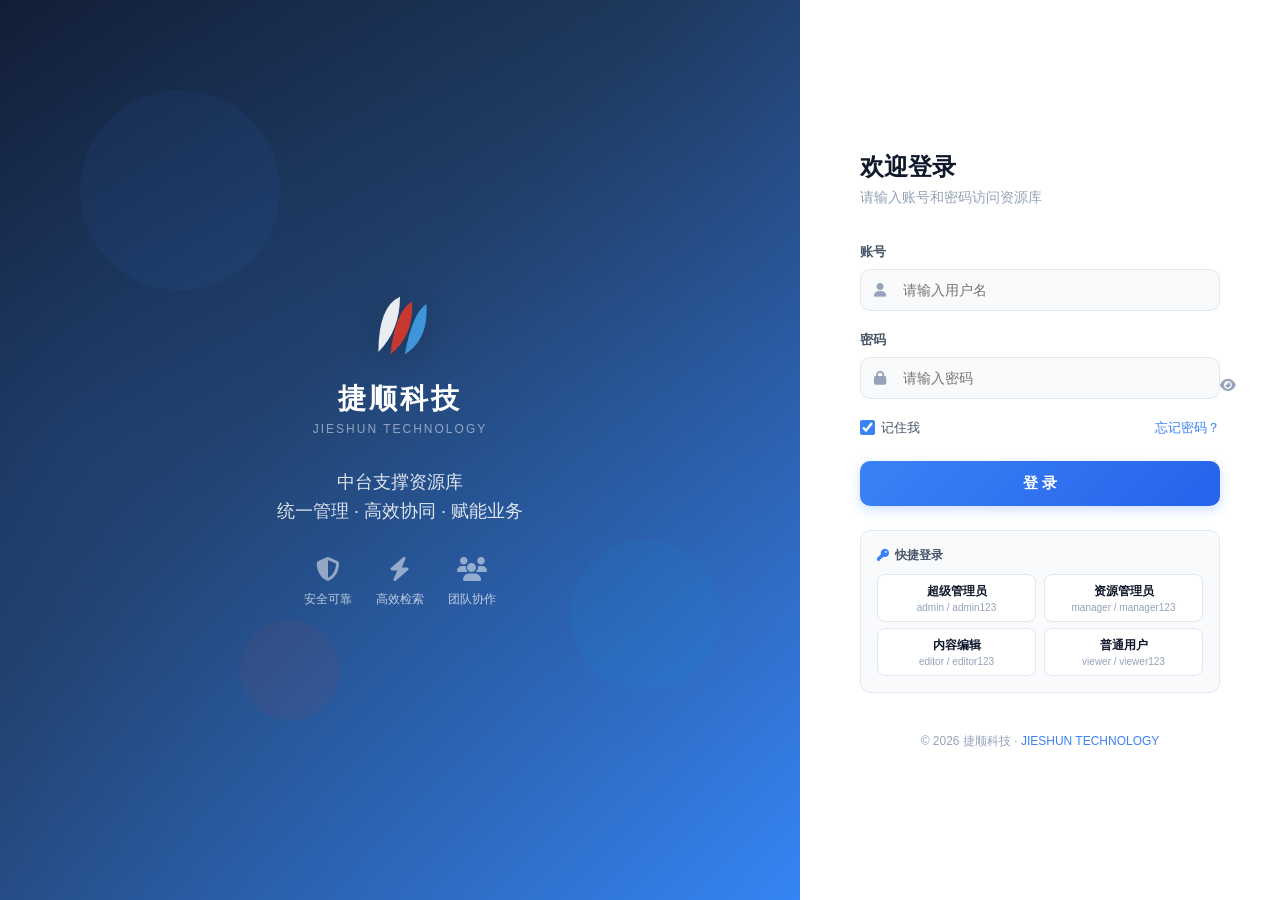
==== commit aaaca68f: "V4.1: 更换曲线Logo图标，批量上传+自动文件分类" ====
--- a/index.html
+++ b/index.html
@@ -13,10 +13,10 @@
 <header class="top-header">
   <div class="header-left">
     <a class="logo" href="index.html">
-      <svg class="logo-icon" viewBox="0 0 36 36" width="32" height="32">
-        <polygon points="4,28 18,4 18,20" fill="#003399"/>
-        <polygon points="14,28 22,12 22,28" fill="#E63926"/>
-        <polygon points="20,28 32,8 32,28" fill="#00A0E9"/>
+      <svg class="logo-icon" viewBox="0 0 40 40" width="32" height="32">
+        <path d="M8,32 Q8,8 20,4 Q20,20 8,32 Z" fill="#E93F3F"/>
+        <path d="M14,34 Q16,12 26,6 Q28,24 14,34 Z" fill="#0E3D77"/>
+        <path d="M22,34 Q26,14 34,8 Q36,28 22,34 Z" fill="#46ACF4"/>
       </svg>
       <div class="logo-text">
         <span class="logo-main">捷顺科技</span>
@@ -162,7 +162,7 @@
       <div class="upload-zone" id="uploadZone">
         <div class="upload-zone-icon"><i class="fas fa-cloud-arrow-up"></i></div>
         <p>拖拽文件到此处，或 <label for="fileInput" class="upload-link">点击选择文件</label></p>
-        <span>支持 PDF、Word、Excel、PPT、视频、图片、压缩包</span>
+        <span>支持批量上传 · 自动识别文件类型并分类 · PDF/Word/Excel/PPT/视频/图片/压缩包</span>
         <input type="file" id="fileInput" multiple hidden>
       </div>
       <div class="upload-file-list" id="uploadFileList"></div>
--- a/style.css
+++ b/style.css
@@ -828,6 +828,23 @@
 .ufi-remove { background: none; border: none; color: var(--text-muted); cursor: pointer; font-size: 13px; padding: 4px; border-radius: var(--radius-xs); transition: var(--transition); }
 .ufi-remove:hover { color: var(--danger); background: #FEF2F2; }
 
+/* 批量上传信息条 */
+.upload-batch-info {
+  display: flex;
+  align-items: center;
+  gap: 8px;
+  padding: 10px 14px;
+  background: var(--primary-bg);
+  border: 1px solid rgba(59,130,246,0.15);
+  border-radius: var(--radius-sm);
+  font-size: 12px;
+  color: var(--primary);
+  margin-top: 4px;
+}
+
+.upload-batch-info i { font-size: 14px; }
+.upload-batch-info strong { font-weight: 700; }
+
 /* 表单 */
 .upload-form .form-row { display: flex; gap: 14px; }
 .upload-form .form-group { flex: 1; margin-bottom: 14px; }
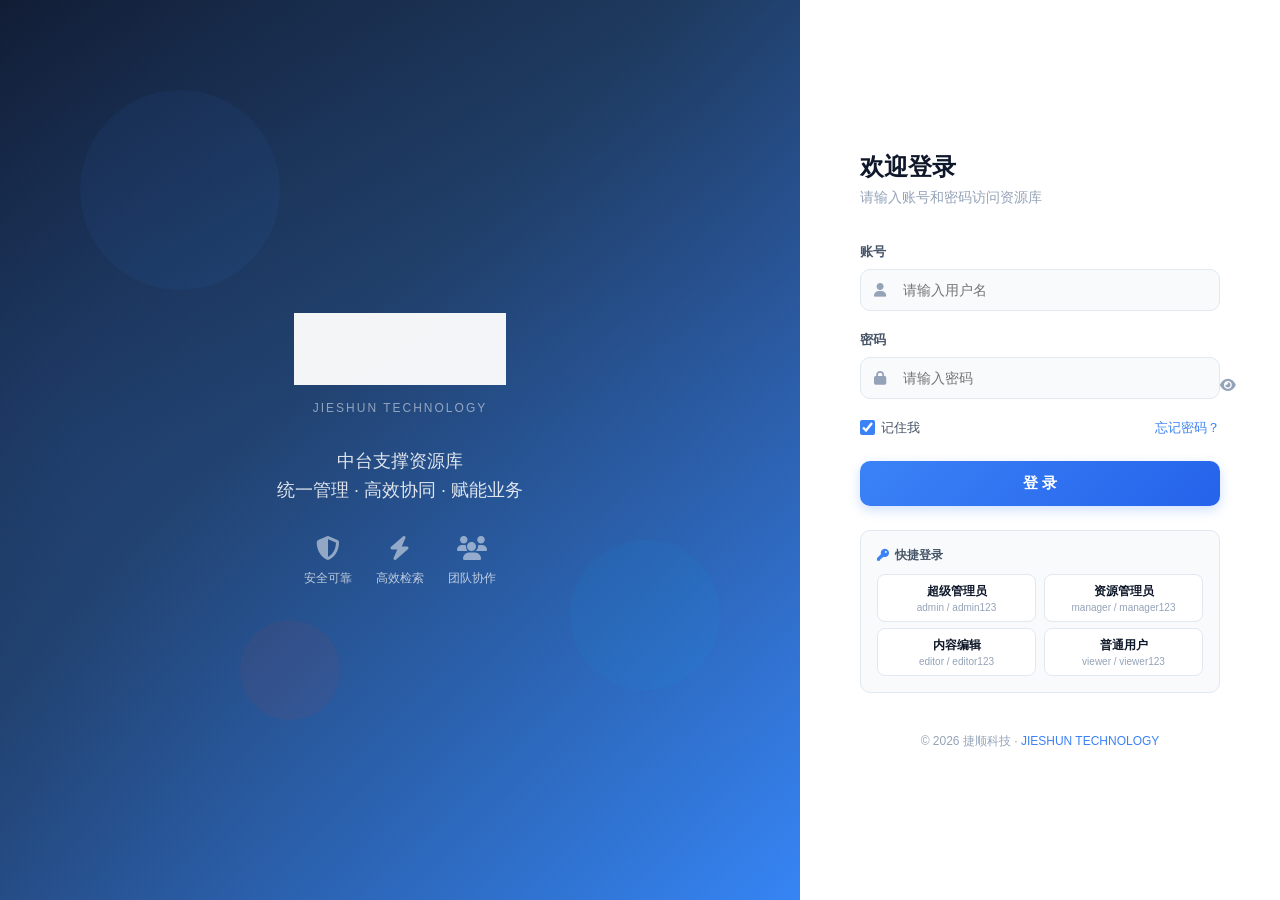
==== commit 872edcfb: "V4.2: PNG Logo替换，后台资源列表新上传红点标识" ====
--- a/index.html
+++ b/index.html
@@ -13,13 +13,8 @@
 <header class="top-header">
   <div class="header-left">
     <a class="logo" href="index.html">
-      <svg class="logo-icon" viewBox="0 0 40 40" width="32" height="32">
-        <path d="M8,32 Q8,8 20,4 Q20,20 8,32 Z" fill="#E93F3F"/>
-        <path d="M14,34 Q16,12 26,6 Q28,24 14,34 Z" fill="#0E3D77"/>
-        <path d="M22,34 Q26,14 34,8 Q36,28 22,34 Z" fill="#46ACF4"/>
-      </svg>
+      <img class="logo-icon" src="logo.png" alt="捷顺科技" height="36">
       <div class="logo-text">
-        <span class="logo-main">捷顺科技</span>
         <span class="logo-sub">中台支撑资源库</span>
       </div>
     </a>
@@ -91,21 +86,25 @@
 
     <!-- 快捷统计卡片 -->
     <div class="quick-stats" id="quickStats">
-      <div class="qs-card">
+      <div class="qs-card" onclick="qsNavigate('all')" title="查看全部资源">
         <div class="qs-icon" style="background:linear-gradient(135deg,#667eea,#764ba2)"><i class="fas fa-file-lines"></i></div>
         <div class="qs-info"><div class="qs-num" id="qsTotal">0</div><div class="qs-label">全部资源</div></div>
-      </div>
-      <div class="qs-card">
+        <i class="fas fa-chevron-right qs-arrow"></i>
+      </div>
+      <div class="qs-card" onclick="qsNavigate('downloads')" title="按下载量排序">
         <div class="qs-icon" style="background:linear-gradient(135deg,#f093fb,#f5576c)"><i class="fas fa-download"></i></div>
         <div class="qs-info"><div class="qs-num" id="qsDownloads">0</div><div class="qs-label">总下载量</div></div>
-      </div>
-      <div class="qs-card">
+        <i class="fas fa-chevron-right qs-arrow"></i>
+      </div>
+      <div class="qs-card" onclick="qsNavigate('categories')" title="查看资料类别">
         <div class="qs-icon" style="background:linear-gradient(135deg,#4facfe,#00f2fe)"><i class="fas fa-tags"></i></div>
         <div class="qs-info"><div class="qs-num" id="qsCategories">0</div><div class="qs-label">资料类别</div></div>
-      </div>
-      <div class="qs-card">
+        <i class="fas fa-chevron-right qs-arrow"></i>
+      </div>
+      <div class="qs-card" onclick="qsNavigate('recent')" title="查看近7日上传">
         <div class="qs-icon" style="background:linear-gradient(135deg,#43e97b,#38f9d7)"><i class="fas fa-clock"></i></div>
         <div class="qs-info"><div class="qs-num" id="qsRecent">0</div><div class="qs-label">近7日上传</div></div>
+        <i class="fas fa-chevron-right qs-arrow"></i>
       </div>
     </div>
 
--- a/style.css
+++ b/style.css
@@ -93,7 +93,7 @@
   color: inherit;
 }
 
-.logo-icon { flex-shrink: 0; }
+.logo-icon { flex-shrink: 0; height: 36px; }
 
 .logo-text { display: flex; flex-direction: column; line-height: 1.2; }
 
@@ -507,10 +507,22 @@
   align-items: center;
   gap: 14px;
   transition: var(--transition);
-  cursor: default;
-}
-
-.qs-card:hover { box-shadow: var(--shadow-md); transform: translateY(-2px); }
+  cursor: pointer;
+  position: relative;
+}
+
+.qs-card:hover { box-shadow: var(--shadow-md); transform: translateY(-2px); border-color: var(--primary-light); }
+
+.qs-card:active { transform: translateY(0); }
+
+.qs-arrow {
+  font-size: 11px;
+  color: var(--text-light);
+  transition: var(--transition);
+  margin-left: auto;
+}
+
+.qs-card:hover .qs-arrow { color: var(--primary); transform: translateX(3px); }
 
 .qs-icon {
   width: 42px; height: 42px;
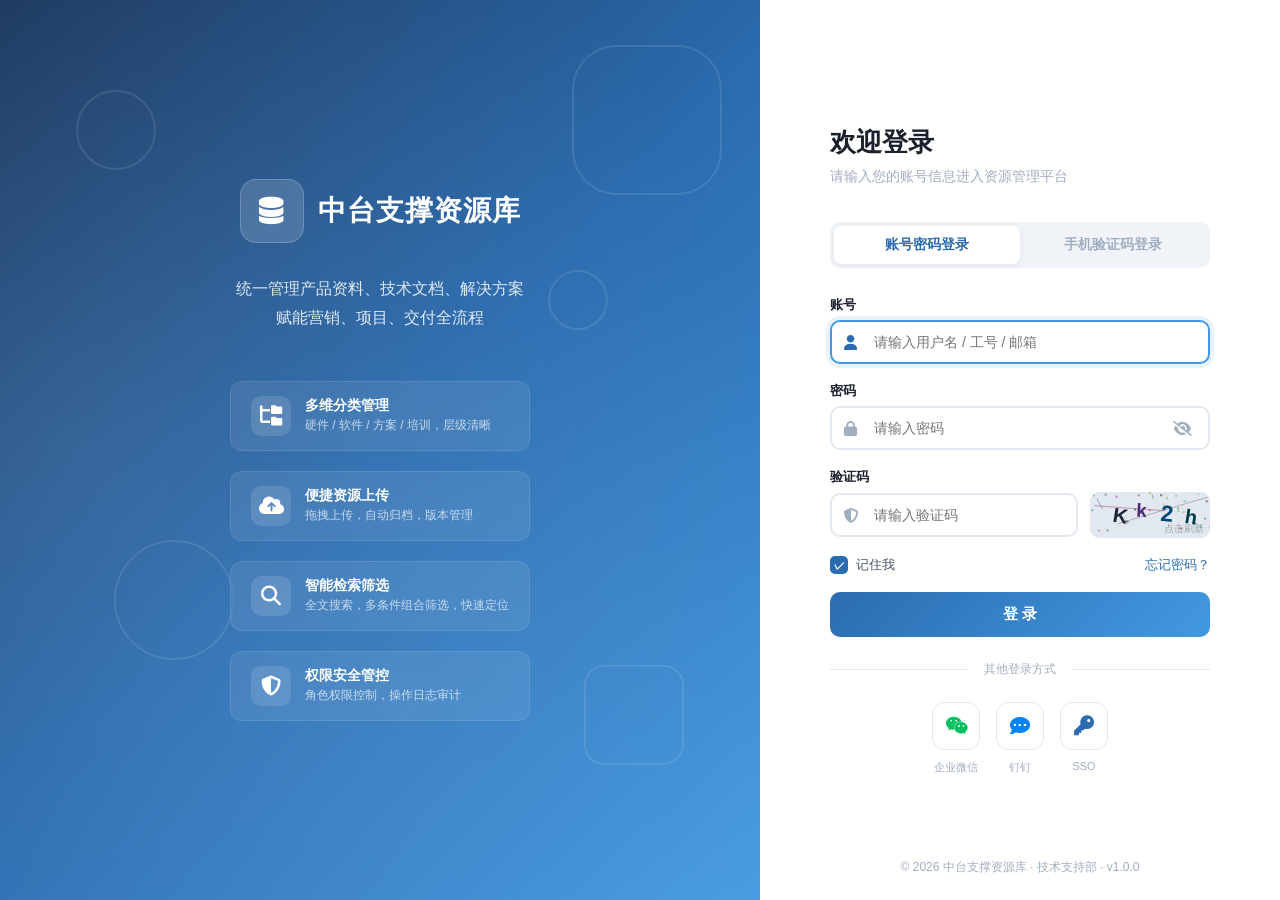
==== commit f79742dd: "修复：前后台Logo改用SVG，去掉侧边栏数字外框只留数字" ====
--- a/index.html
+++ b/index.html
@@ -13,8 +13,18 @@
 <header class="top-header">
   <div class="header-left">
     <a class="logo" href="index.html">
-      <img class="logo-icon" src="logo.png" alt="捷顺科技" height="36">
+      <svg class="logo-icon" viewBox="0 0 36 36" width="32" height="32">
+        <defs>
+          <linearGradient id="lg1" x1="0%" y1="0%" x2="100%" y2="100%">
+            <stop offset="0%" style="stop-color:#2563EB"/>
+            <stop offset="100%" style="stop-color:#60A5FA"/>
+          </linearGradient>
+        </defs>
+        <rect x="2" y="2" width="32" height="32" rx="8" fill="url(#lg1)"/>
+        <path d="M11,12 h14 M11,18 h10 M11,24 h12" stroke="#FFF" stroke-width="2" stroke-linecap="round"/>
+      </svg>
       <div class="logo-text">
+        <span class="logo-main">捷顺科技</span>
         <span class="logo-sub">中台支撑资源库</span>
       </div>
     </a>
--- a/style.css
+++ b/style.css
@@ -93,7 +93,7 @@
   color: inherit;
 }
 
-.logo-icon { flex-shrink: 0; height: 36px; }
+.logo-icon { flex-shrink: 0; }
 
 .logo-text { display: flex; flex-direction: column; line-height: 1.2; }
 
@@ -356,14 +356,14 @@
 .nav-link span { flex: 1; }
 
 .count-badge {
-  font-size: 10px;
-  padding: 1px 8px;
-  background: var(--bg-gray);
-  border-radius: var(--radius-full);
+  font-size: 11px;
+  padding: 0;
+  background: none;
+  border-radius: 0;
   color: var(--text-muted);
-  font-weight: 600;
-  min-width: 22px;
-  text-align: center;
+  font-weight: 500;
+  min-width: auto;
+  text-align: right;
 }
 
 .sub-nav { list-style: none; display: none; }
